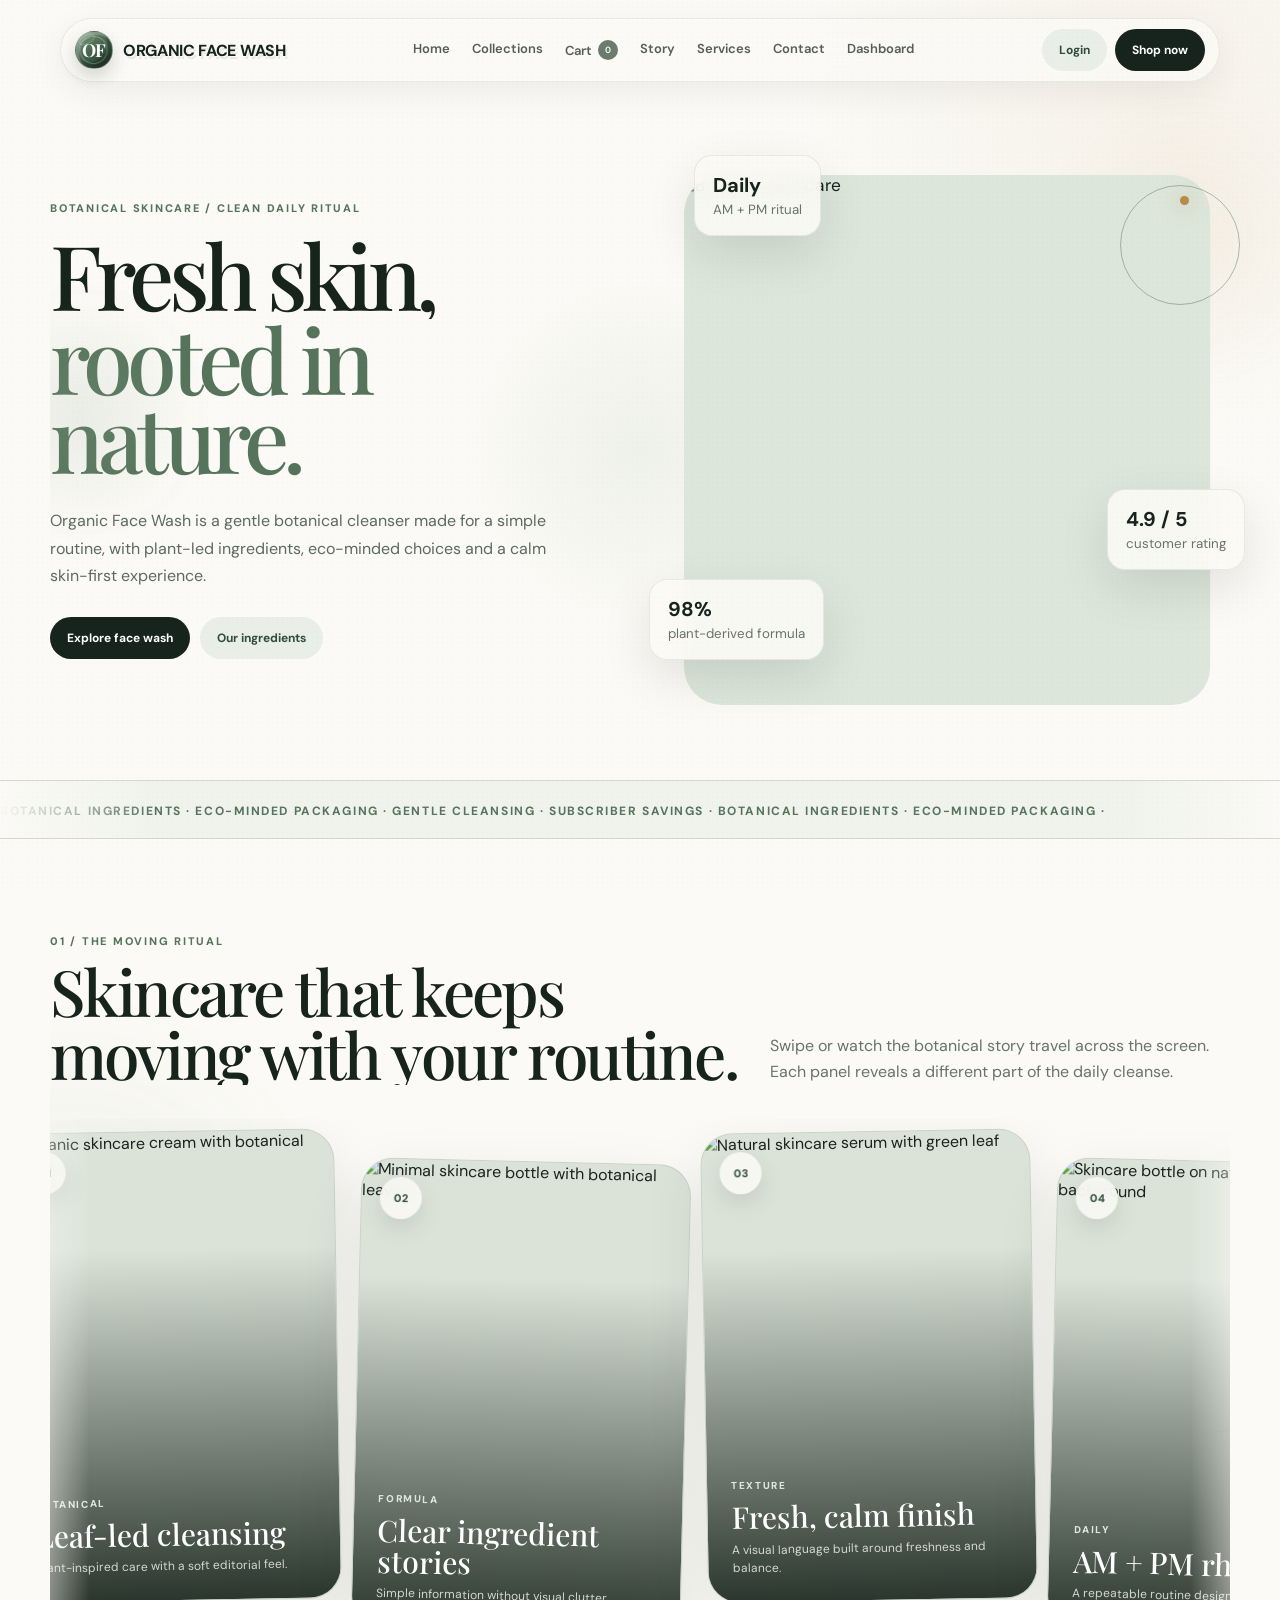
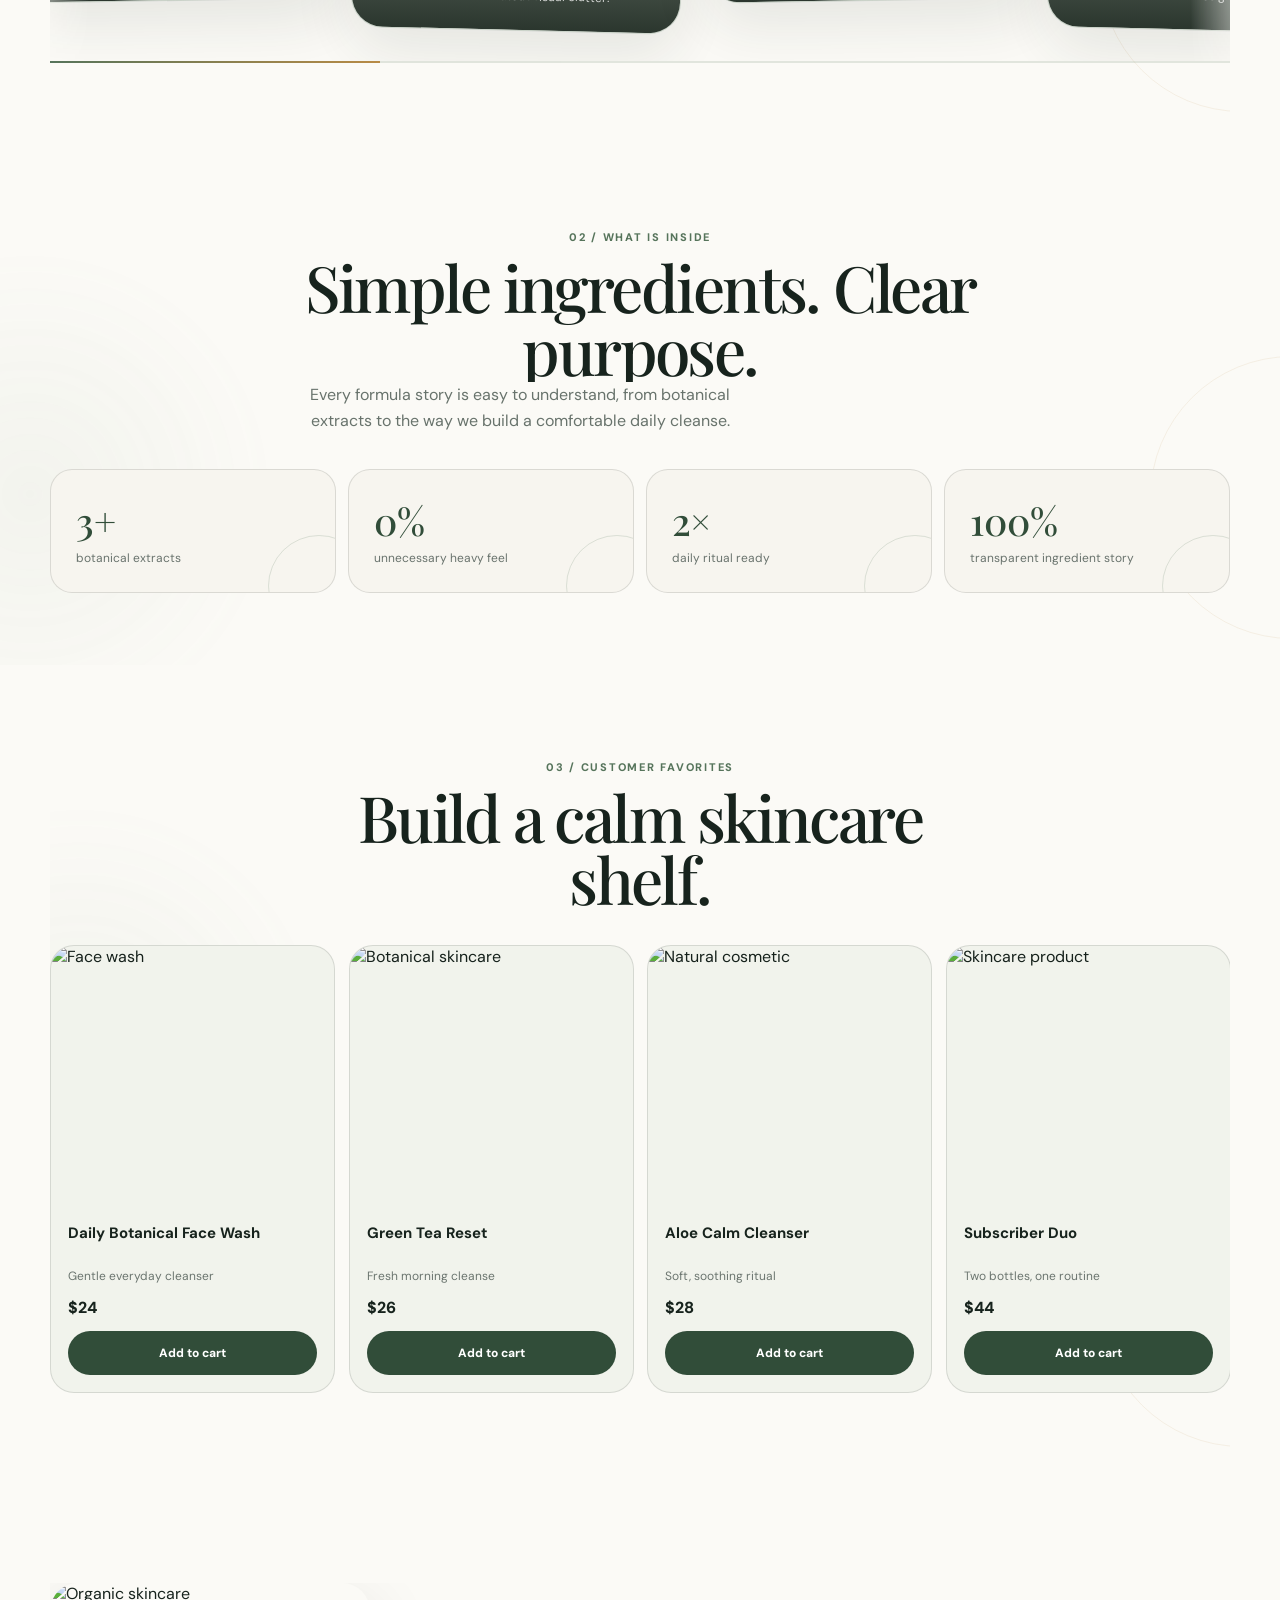
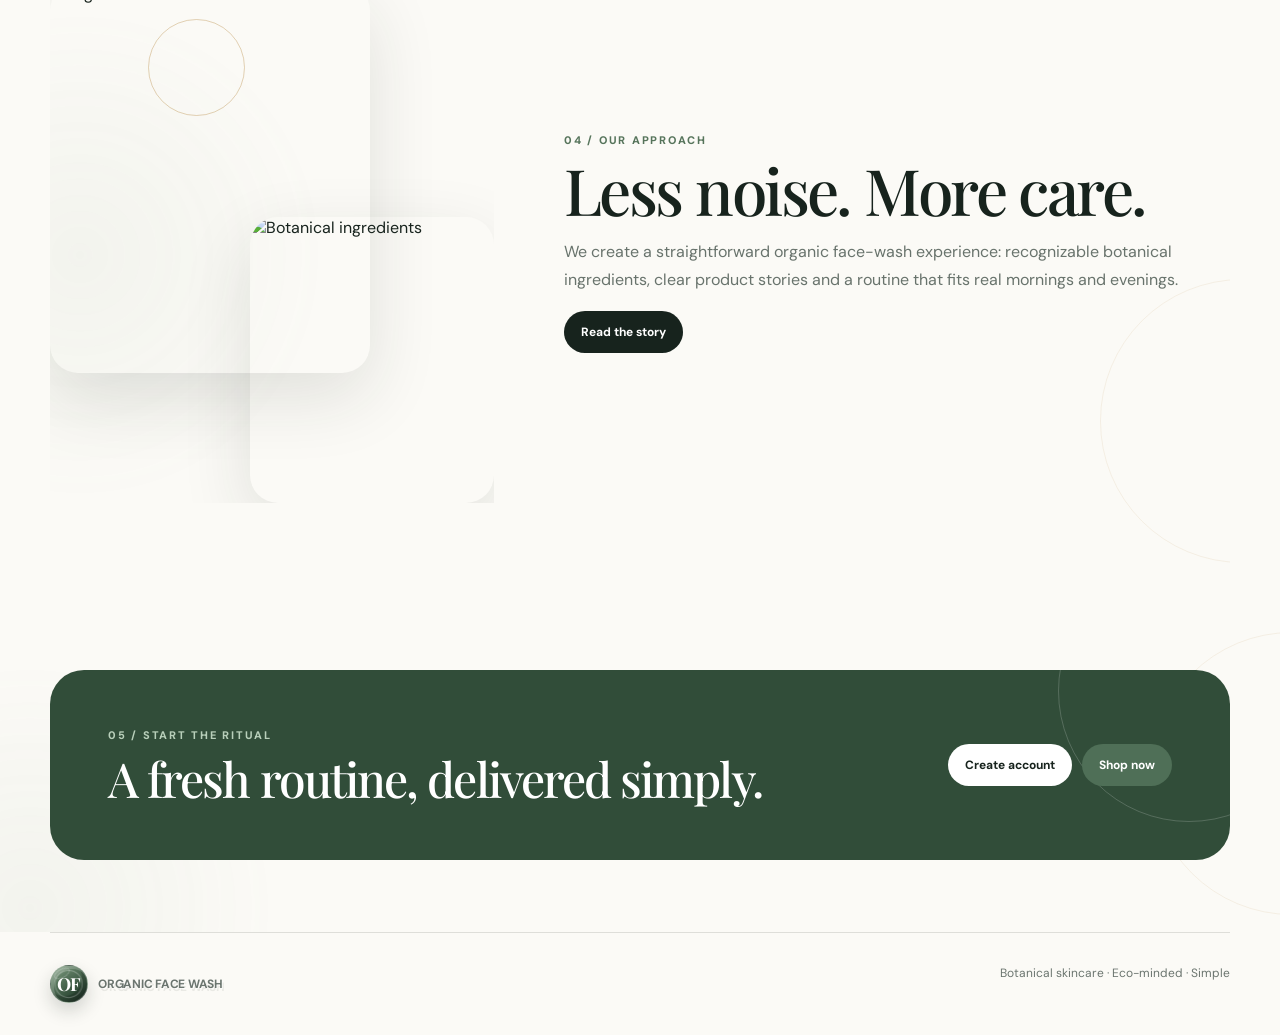
==== index.html @ 2f6f326f "first commit" ====
<!doctype html><html><head><meta charset="utf-8"><meta name="viewport" content="width=device-width,initial-scale=1"><title>Organic Face Wash — Botanical Skincare</title><link rel="icon" type="image/svg+xml" href="assets/favicon.svg"><meta name="theme-color" content="#314d39"><link rel="stylesheet" href="assets/css/style.css"></head><body>
<header class="nav"><a class="brand" href="index.html"><span class="logo logo-3d">OF</span><span class="brand-name-3d">ORGANIC FACE WASH</span></a><nav class="links"><a class="active" href="index.html">Home</a><a class="" href="shop.html">Collections</a><a class="cart-link" href="cart.html">Cart <span class="cart-count" data-cart-count>0</span></a><a class="" href="story.html">Story</a><a class="" href="services.html">Services</a><a class="" href="contact.html">Contact</a><a class="" href="dashboard.html">Dashboard</a></nav><div class="nav-actions"><a class="pill light" href="login.html">Login</a><a class="pill dark" href="signup.html">Shop now</a></div><button class="menu" aria-label="Menu">☰</button></header>
<main>
<section class="hero container"><div class="hero-copy reveal"><div class="eyebrow">Botanical skincare / clean daily ritual</div><h1><span class="hline"><span class="hword">Fresh skin,</span></span><span class="hline"><span class="hword"><em>rooted in nature.</em></span></span></h1><p>Organic Face Wash is a gentle botanical cleanser made for a simple routine, with plant-led ingredients, eco-minded choices and a calm skin-first experience.</p><div class="actions"><a class="pill dark" href="shop.html">Explore face wash</a><a class="pill light" href="story.html">Our ingredients</a></div></div>
<div class="hero-visual"><div class="hero-photo"><img src="https://images.pexels.com/photos/6689393/pexels-photo-6689393.jpeg?auto=compress&cs=tinysrgb&w=1400" alt="Botanical skincare"></div><div class="orb"></div><div class="float-card fc1"><b>98%</b><small>plant-derived formula</small></div><div class="float-card fc2"><b>4.9 / 5</b><small>customer rating</small></div><div class="float-card fc3"><b>Daily</b><small>AM + PM ritual</small></div></div></section>
<div class="marquee"><div class="track">BOTANICAL INGREDIENTS · ECO-MINDED PACKAGING · GENTLE CLEANSING · SUBSCRIBER SAVINGS · BOTANICAL INGREDIENTS · ECO-MINDED PACKAGING ·</div></div>
<section class="section section-rail container reveal">
<div class="section-head rail-head"><div><div class="kicker">01 / The moving ritual</div><h2>Skincare that keeps moving with your routine.</h2></div><p>Swipe or watch the botanical story travel across the screen. Each panel reveals a different part of the daily cleanse.</p></div>
<div class="ritual-window"><div class="ritual-track">
<article class="ritual-card"><div class="ritual-number">01</div><img src="https://images.pexels.com/photos/7797115/pexels-photo-7797115.jpeg?auto=compress&cs=tinysrgb&w=1200" alt="Organic skincare cream with botanical leaves"><div class="ritual-overlay"><span>BOTANICAL</span><h3>Leaf-led cleansing</h3><p>Plant-inspired care with a soft editorial feel.</p></div></article>
<article class="ritual-card"><div class="ritual-number">02</div><img src="https://images.pexels.com/photos/7797734/pexels-photo-7797734.jpeg?auto=compress&cs=tinysrgb&w=1200" alt="Minimal skincare bottle with botanical leaves"><div class="ritual-overlay"><span>FORMULA</span><h3>Clear ingredient stories</h3><p>Simple information without visual clutter.</p></div></article>
<article class="ritual-card"><div class="ritual-number">03</div><img src="https://images.pexels.com/photos/8490228/pexels-photo-8490228.jpeg?auto=compress&cs=tinysrgb&w=1200" alt="Natural skincare serum with green leaf"><div class="ritual-overlay"><span>TEXTURE</span><h3>Fresh, calm finish</h3><p>A visual language built around freshness and balance.</p></div></article>
<article class="ritual-card"><div class="ritual-number">04</div><img src="https://images.pexels.com/photos/15569182/pexels-photo-15569182.jpeg?auto=compress&cs=tinysrgb&w=1200" alt="Skincare bottle on natural green background"><div class="ritual-overlay"><span>DAILY</span><h3>AM + PM rhythm</h3><p>A repeatable routine designed for everyday use.</p></div></article>
<article class="ritual-card"><div class="ritual-number">05</div><img src="https://images.pexels.com/photos/7317090/pexels-photo-7317090.jpeg?auto=compress&cs=tinysrgb&w=1200" alt="Natural cosmetic bottles on moss"><div class="ritual-overlay"><span>CARE</span><h3>Nature in focus</h3><p>Organic-inspired visuals keep the experience grounded.</p></div></article>
<article class="ritual-card"><div class="ritual-number">06</div><img src="https://images.pexels.com/photos/15879365/pexels-photo-15879365.jpeg?auto=compress&cs=tinysrgb&w=1200" alt="Facial cleanser bottle with white rose"><div class="ritual-overlay"><span>CLEANSE</span><h3>Gentle by design</h3><p>Clean product storytelling from first glance to checkout.</p></div></article>
</div></div>
<div class="rail-progress"><span></span></div>
</section>
<section class="section tight"><div class="container reveal"><div class="section-head center"><div class="kicker">02 / What is inside</div><h2>Simple ingredients. Clear purpose.</h2><p>Every formula story is easy to understand, from botanical extracts to the way we build a comfortable daily cleanse.</p></div><div class="stats stagger"><div class="stat"><b>3+</b><span>botanical extracts</span></div><div class="stat"><b>0%</b><span>unnecessary heavy feel</span></div><div class="stat"><b>2×</b><span>daily ritual ready</span></div><div class="stat"><b>100%</b><span>transparent ingredient story</span></div></div></div></section>
<section class="section container"><div class="section-head center reveal"><div class="kicker">03 / Customer favorites</div><h2>Build a calm skincare shelf.</h2></div><div class="products stagger"><article class="product"><div class="product-img"><img src="https://images.pexels.com/photos/6689393/pexels-photo-6689393.jpeg?auto=compress&cs=tinysrgb&w=900" alt="Face wash"></div><div class="product-info"><h3>Daily Botanical Face Wash</h3><p>Gentle everyday cleanser</p><div class="price">$24</div><button class="add-cart" type="button" data-add-cart data-id="daily-botanical-face-wash" data-name="Daily Botanical Face Wash" data-price="24" data-image="https://images.pexels.com/photos/6689393/pexels-photo-6689393.jpeg?auto=compress&amp;cs=tinysrgb&amp;w=900">Add to cart</button></div></article><article class="product"><div class="product-img"><img src="https://images.pexels.com/photos/15569179/pexels-photo-15569179.jpeg?auto=compress&cs=tinysrgb&w=900" alt="Botanical skincare"></div><div class="product-info"><h3>Green Tea Reset</h3><p>Fresh morning cleanse</p><div class="price">$26</div><button class="add-cart" type="button" data-add-cart data-id="green-tea-reset" data-name="Green Tea Reset" data-price="26" data-image="https://images.pexels.com/photos/15569179/pexels-photo-15569179.jpeg?auto=compress&amp;cs=tinysrgb&amp;w=900">Add to cart</button></div></article><article class="product"><div class="product-img"><img src="https://images.pexels.com/photos/15072928/pexels-photo-15072928.jpeg?auto=compress&cs=tinysrgb&w=900" alt="Natural cosmetic"></div><div class="product-info"><h3>Aloe Calm Cleanser</h3><p>Soft, soothing ritual</p><div class="price">$28</div><button class="add-cart" type="button" data-add-cart data-id="aloe-calm-cleanser" data-name="Aloe Calm Cleanser" data-price="28" data-image="https://images.pexels.com/photos/15072928/pexels-photo-15072928.jpeg?auto=compress&amp;cs=tinysrgb&amp;w=900">Add to cart</button></div></article><article class="product"><div class="product-img"><img src="https://images.pexels.com/photos/15569182/pexels-photo-15569182.jpeg?auto=compress&cs=tinysrgb&w=900" alt="Skincare product"></div><div class="product-info"><h3>Subscriber Duo</h3><p>Two bottles, one routine</p><div class="price">$44</div><button class="add-cart" type="button" data-add-cart data-id="subscriber-duo" data-name="Subscriber Duo" data-price="44" data-image="https://images.pexels.com/photos/15569182/pexels-photo-15569182.jpeg?auto=compress&amp;cs=tinysrgb&amp;w=900">Add to cart</button></div></article></div></section>
<section class="section container"><div class="story"><div class="story-art reveal"><img class="a" src="https://images.pexels.com/photos/7317090/pexels-photo-7317090.jpeg?auto=compress&cs=tinysrgb&w=1100" alt="Organic skincare"><img class="b" src="https://images.pexels.com/photos/7795685/pexels-photo-7795685.jpeg?auto=compress&cs=tinysrgb&w=900" alt="Botanical ingredients"></div><div class="reveal"><div class="kicker">04 / Our approach</div><h2>Less noise. More care.</h2><p style="line-height:1.8;color:#68736c">We create a straightforward organic face-wash experience: recognizable botanical ingredients, clear product stories and a routine that fits real mornings and evenings.</p><div class="actions"><a class="pill dark" href="story.html">Read the story</a></div></div></div></section>
<section class="section tight"><div class="container"><div class="cta reveal"><div><div class="kicker" style="color:#b8cfba">05 / Start the ritual</div><h2>A fresh routine, delivered simply.</h2></div><div class="actions"><a class="pill" style="background:#fff;color:#17231d" href="signup.html">Create account</a><a class="pill" style="background:#4f6f57;color:#fff" href="shop.html">Shop now</a></div></div></div></section>
</main><footer class="footer container"><a class="brand footer-brand" href="index.html"><span class="logo logo-3d">OF</span><span class="brand-name-3d">ORGANIC FACE WASH</span></a><span>Botanical skincare · Eco-minded · Simple</span></footer><script src="assets/js/main.js"></script></body></html>
---- assets/css/style.css ----
@import url('https://fonts.googleapis.com/css2?family=DM+Sans:wght@400;500;600;700&family=Playfair+Display:wght@500;600&display=swap');
:root{--ink:#17231d;--cream:#f5f1e8;--paper:#fbfaf6;--green:#56745b;--sage:#9eaf9b;--moss:#314d39;--gold:#b88b46;--line:rgba(23,35,29,.13);--shadow:0 24px 70px rgba(29,45,35,.12)}
*{box-sizing:border-box}html{scroll-behavior:smooth}body{margin:0;background:var(--paper);color:var(--ink);font-family:"DM Sans",sans-serif;overflow-x:hidden}a{text-decoration:none;color:inherit}button,input,textarea{font:inherit}.container{width:min(1180px,calc(100% - 48px));margin:auto}.nav{position:fixed;top:18px;left:50%;transform:translateX(-50%);width:min(1160px,calc(100% - 32px));z-index:50;background:rgba(251,250,246,.84);backdrop-filter:blur(18px);border:1px solid rgba(23,35,29,.08);border-radius:999px;padding:10px 14px;display:flex;align-items:center;justify-content:space-between;box-shadow:0 10px 35px rgba(0,0,0,.06)}.brand{display:flex;align-items:center;gap:10px;font-weight:700}.logo{width:38px;height:38px;border-radius:50%;display:grid;place-items:center;background:var(--moss);color:#fff;font-family:"Playfair Display";font-size:18px}.brand span{letter-spacing:-.02em}.links{display:flex;gap:22px;font-size:13px;font-weight:600}.links a{opacity:.72;transition:.3s}.links a:hover{opacity:1;color:var(--green)}.nav-actions{display:flex;gap:8px}.pill{border:0;border-radius:999px;padding:11px 17px;cursor:pointer;font-weight:700;font-size:12px}.pill.dark{background:var(--ink);color:#fff}.pill.light{background:#e9eee8;color:var(--moss)}.menu{display:none;background:none;border:0;font-size:24px}
.hero{min-height:780px;padding:150px 0 70px;display:grid;grid-template-columns:1fr 1.05fr;gap:55px;align-items:center;position:relative}.hero-copy{max-width:590px}.eyebrow{font-size:11px;letter-spacing:.16em;text-transform:uppercase;color:var(--green);font-weight:800;margin-bottom:20px}.hero h1{font:500 clamp(48px,6.7vw,86px)/.92 "Playfair Display";letter-spacing:-.055em;margin:0 0 25px;max-width:680px}.hero h1 em{font-style:normal;color:var(--green)}.hero p{font-size:16px;line-height:1.7;max-width:510px;color:#5e6962;margin:0 0 28px}.actions{display:flex;gap:10px;flex-wrap:wrap}.hero-visual{position:relative;height:550px}.hero-photo{position:absolute;inset:20px 20px 0 30px;border-radius:36px;overflow:hidden;box-shadow:var(--shadow);background:#dce6da;animation:photoIn 1.1s cubic-bezier(.2,.8,.2,1)}.hero-photo img{width:100%;height:100%;object-fit:cover;animation:slowZoom 10s ease-in-out infinite alternate}.orb{position:absolute;width:120px;height:120px;border:1px solid rgba(86,116,91,.45);border-radius:50%;right:-10px;top:30px;animation:spin 16s linear infinite}.orb:after{content:"";position:absolute;width:9px;height:9px;background:var(--gold);border-radius:50%;top:10px;left:50%;box-shadow:0 0 20px rgba(184,139,70,.7)}.float-card{position:absolute;background:rgba(251,250,246,.9);backdrop-filter:blur(12px);padding:16px 18px;border:1px solid rgba(23,35,29,.08);border-radius:18px;box-shadow:0 18px 50px rgba(0,0,0,.1);animation:float 4s ease-in-out infinite}.fc1{left:-5px;bottom:45px}.fc2{right:-15px;bottom:135px;animation-delay:-1.5s}.fc3{left:40px;top:0;animation-delay:-2.5s}.float-card b{display:block;font-size:20px}.float-card small{color:#68736c}.marquee{border-block:1px solid var(--line);overflow:hidden;white-space:nowrap;padding:18px 0;background:#f0f3ec}.track{display:inline-flex;gap:45px;animation:marquee 22s linear infinite;font-size:12px;text-transform:uppercase;letter-spacing:.13em;font-weight:700;color:var(--green)}
.section{padding:95px 0}.section.tight{padding:72px 0}.section-head{display:flex;align-items:end;justify-content:space-between;gap:30px;margin-bottom:34px}.section-head.center{display:block;text-align:center;max-width:700px;margin:0 auto 34px}.kicker{font-size:11px;text-transform:uppercase;letter-spacing:.16em;color:var(--green);font-weight:800;margin-bottom:12px}.section h2{font:500 clamp(38px,5vw,64px)/.98 "Playfair Display";letter-spacing:-.04em;margin:0}.section-head p{max-width:460px;color:#68736c;line-height:1.65;margin:0}.image-grid{display:grid;grid-template-columns:1.2fr .8fr;gap:18px}.image-card{position:relative;min-height:430px;border-radius:30px;overflow:hidden}.image-card.small{min-height:270px}.image-card img{width:100%;height:100%;object-fit:cover;transition:transform .8s cubic-bezier(.2,.7,.2,1)}.image-card:hover img{transform:scale(1.055)}.image-card .overlay{position:absolute;inset:0;background:linear-gradient(180deg,transparent 48%,rgba(11,20,14,.72));display:flex;align-items:end;padding:26px;color:#fff}.image-card h3{font:500 30px "Playfair Display";margin:0 0 5px}.image-stack{display:grid;gap:18px}.stats{display:grid;grid-template-columns:repeat(4,1fr);gap:12px}.stat{padding:25px;border:1px solid var(--line);border-radius:22px;background:#f7f5ef}.stat b{font:500 38px "Playfair Display";display:block}.stat span{font-size:12px;color:#69736d}.products{display:grid;grid-template-columns:repeat(4,1fr);gap:14px}.product{border-radius:24px;overflow:hidden;background:#f1f3ec;border:1px solid var(--line);transition:.4s}.product:hover{transform:translateY(-7px);box-shadow:var(--shadow)}.product-img{height:260px;overflow:hidden}.product-img img{width:100%;height:100%;object-fit:cover;transition:.7s}.product:hover img{transform:scale(1.06)}.product-info{padding:17px}.product-info h3{font-size:15px;margin:0 0 7px}.product-info p{font-size:12px;color:#6b756f;margin:0}.price{margin-top:13px;font-weight:800}.story{display:grid;grid-template-columns:.8fr 1.2fr;gap:70px;align-items:center}.story-art{height:520px;position:relative}.story-art img{position:absolute;object-fit:cover;border-radius:28px;box-shadow:var(--shadow)}.story-art .a{width:72%;height:75%;left:0;top:0}.story-art .b{width:55%;height:55%;right:0;bottom:0}.feature-grid{display:grid;grid-template-columns:repeat(3,1fr);gap:15px}.feature{padding:27px;border-radius:25px;background:var(--ink);color:#fff;min-height:210px;position:relative;overflow:hidden}.feature:nth-child(2){background:var(--green)}.feature:nth-child(3){background:#b7c6ad;color:var(--ink)}.feature h3{font:500 27px "Playfair Display";margin:0 0 12px}.feature p{font-size:13px;line-height:1.6;opacity:.78}.feature:after{content:"";position:absolute;width:150px;height:150px;border:1px solid rgba(255,255,255,.18);border-radius:50%;right:-60px;bottom:-65px;animation:spin 18s linear infinite}.cta{background:var(--moss);color:#fff;border-radius:34px;padding:58px;display:flex;align-items:center;justify-content:space-between;gap:30px}.cta h2{font:500 48px/1 "Playfair Display";margin:0}.page-hero{padding:170px 0 75px;text-align:center}.page-hero h1{font:500 clamp(48px,7vw,82px)/.95 "Playfair Display";margin:0 auto 18px;max-width:850px}.page-hero p{max-width:620px;margin:auto;color:#667169;line-height:1.7}.service-grid{display:grid;grid-template-columns:repeat(3,1fr);gap:16px}.service{border-radius:27px;overflow:hidden;position:relative;height:330px;background:#24352a}.service img{width:100%;height:100%;object-fit:cover;transition:.8s}.service:hover img{transform:scale(1.06)}.service:after{content:"";position:absolute;inset:0;background:linear-gradient(180deg,rgba(10,20,14,.05),rgba(10,20,14,.88))}.service-content{position:absolute;z-index:2;left:24px;right:24px;bottom:22px;color:#fff}.service-content span{font-size:10px;letter-spacing:.14em;text-transform:uppercase;opacity:.72}.service-content h3{font:500 29px "Playfair Display";margin:8px 0}.service-content p{font-size:12px;line-height:1.55;opacity:.84;margin:0}.dashboard{display:grid;grid-template-columns:230px 1fr;min-height:100vh;background:#f1f3ed}.side{padding:24px 16px;background:#152119;color:#fff}.side .brand{padding:8px}.side nav{margin-top:35px;display:grid;gap:7px}.side nav a{padding:12px 14px;border-radius:12px;color:#aeb9b0;font-size:13px}.side nav a.active,.side nav a:hover{background:#2d4936;color:#fff}.dashmain{padding:34px;overflow:hidden}.dash-top{display:flex;justify-content:space-between;align-items:center;margin-bottom:25px}.dash-top h1{font:500 38px "Playfair Display";margin:0}.kpi-grid{display:grid;grid-template-columns:repeat(4,1fr);gap:12px}.kpi{padding:20px;border-radius:20px;background:#fff;border:1px solid var(--line)}.kpi small{color:#718078}.kpi b{display:block;font-size:27px;margin-top:8px}.dash-grid{display:grid;grid-template-columns:1.4fr .8fr;gap:15px;margin-top:15px}.panel{background:#fff;border:1px solid var(--line);border-radius:22px;padding:22px}.chart{height:260px;display:flex;align-items:end;gap:10px;padding-top:25px}.bar{flex:1;background:linear-gradient(180deg,#86a28a,#31503a);border-radius:9px 9px 2px 2px;min-height:30px;animation:barIn 1s both}.donut{width:170px;height:170px;border-radius:50%;background:conic-gradient(#56745b 0 62%,#b88b46 62% 82%,#cbd6c6 82%);display:grid;place-items:center;margin:10px auto}.donut:after{content:"62%";width:105px;height:105px;border-radius:50%;background:#fff;display:grid;place-items:center;font-weight:800}.auth-wrap{min-height:100vh;display:grid;grid-template-columns:1fr 1fr}.auth-visual{background:linear-gradient(180deg,rgba(18,37,24,.15),rgba(18,37,24,.75)),url("https://images.pexels.com/photos/3764014/pexels-photo-3764014.jpeg?auto=compress&cs=tinysrgb&w=1400") center/cover;display:flex;align-items:end;padding:60px;color:#fff}.auth-visual h2{font:500 60px/1 "Playfair Display";max-width:520px;margin:0}.auth-box{display:grid;place-items:center;padding:35px}.auth-card{width:min(440px,100%)}.auth-card h1{font:500 52px "Playfair Display";margin:0 0 10px}.auth-card p{color:#6c776f;line-height:1.6}.form{display:grid;gap:13px;margin-top:25px}.field{display:grid;gap:7px}.field label{font-size:12px;font-weight:700}.field input,.field textarea{width:100%;border:1px solid var(--line);background:#fff;border-radius:13px;padding:13px;outline:none}.field input:focus,.field textarea:focus{border-color:var(--green);box-shadow:0 0 0 3px rgba(86,116,91,.12)}.full{width:100%}.footer{padding:32px 0;border-top:1px solid var(--line);font-size:12px;color:#6b756f;display:flex;justify-content:space-between}.reveal{opacity:0;transform:translateY(35px);transition:opacity .8s ease,transform .8s ease}.reveal.show{opacity:1;transform:none}.stagger>*{opacity:0;transform:translateY(25px);transition:.7s}.stagger.show>*{opacity:1;transform:none}.stagger.show>*:nth-child(2){transition-delay:.1s}.stagger.show>*:nth-child(3){transition-delay:.2s}.stagger.show>*:nth-child(4){transition-delay:.3s}.stagger.show>*:nth-child(5){transition-delay:.4s}.stagger.show>*:nth-child(6){transition-delay:.5s}.stagger.show>*:nth-child(7){transition-delay:.6s}.stagger.show>*:nth-child(8){transition-delay:.7s}.stagger.show>*:nth-child(9){transition-delay:.8s}
@keyframes photoIn{from{opacity:0;transform:translateY(35px) scale(.96)}to{opacity:1;transform:none}}@keyframes slowZoom{from{transform:scale(1)}to{transform:scale(1.06)}}@keyframes float{0%,100%{transform:translateY(0)}50%{transform:translateY(-12px)}}@keyframes spin{to{transform:rotate(360deg)}}@keyframes marquee{to{transform:translateX(-50%)}}@keyframes barIn{from{height:0;opacity:0}to{opacity:1}}
@media(max-width:950px){.links{display:none}.menu{display:block}.nav-actions .pill.light{display:none}.hero{grid-template-columns:1fr;padding-top:135px}.hero-copy{margin:auto;text-align:center}.hero p{margin-inline:auto}.actions{justify-content:center}.hero-visual{height:470px}.products{grid-template-columns:repeat(2,1fr)}.stats{grid-template-columns:repeat(2,1fr)}.story{grid-template-columns:1fr}.story-art{height:430px}.feature-grid,.service-grid{grid-template-columns:repeat(2,1fr)}.cta{display:block;text-align:center}.cta .actions{margin-top:20px}.dashboard{grid-template-columns:1fr}.side{display:none}.kpi-grid{grid-template-columns:repeat(2,1fr)}.auth-wrap{grid-template-columns:1fr}.auth-visual{display:none}}
@media(max-width:600px){.container{width:min(100% - 28px,1180px)}.nav{top:10px}.brand span{font-size:13px}.hero{min-height:auto;padding:125px 0 45px}.hero h1{font-size:50px}.hero-visual{height:380px}.hero-photo{inset:10px 12px 0}.float-card{padding:11px 13px}.float-card b{font-size:15px}.fc1{left:0;bottom:20px}.fc2{right:0;bottom:80px}.fc3{left:12px;top:-5px}.section{padding:65px 0}.section-head{display:block}.section-head p{margin-top:15px}.image-grid,.products,.feature-grid,.service-grid{grid-template-columns:1fr}.image-card,.image-card.small{min-height:280px}.stats,.kpi-grid{grid-template-columns:1fr 1fr}.story-art{height:340px}.cta{padding:35px 22px}.cta h2{font-size:38px}.dashmain{padding:20px}.dash-grid{grid-template-columns:1fr}.auth-box{padding:24px}.auth-card h1{font-size:44px}.footer{display:block;text-align:center}.footer span{display:block;margin-top:8px}}

/* --- Interactive editorial motion refinement --- */
body:before{content:"";position:fixed;inset:0;pointer-events:none;z-index:60;opacity:.035;background-image:radial-gradient(rgba(23,35,29,.8) .55px,transparent .55px);background-size:5px 5px;mix-blend-mode:multiply}
.section{position:relative;isolation:isolate}.section:before{content:"";position:absolute;left:0;right:0;top:50%;height:1px;background:linear-gradient(90deg,transparent,rgba(86,116,91,.2),transparent);transform:scaleX(0);transform-origin:left;transition:transform 1.4s cubic-bezier(.2,.7,.2,1);z-index:-1}.section.show:before{transform:scaleX(1)}
.reveal{opacity:0;transform:translate3d(0,55px,0) scale(.985);clip-path:inset(8% 0 0 0);transition:opacity .9s cubic-bezier(.2,.7,.2,1),transform 1s cubic-bezier(.2,.7,.2,1),clip-path 1s cubic-bezier(.2,.7,.2,1)}.reveal.show{opacity:1;transform:none;clip-path:inset(0)}
.section-head h2,.page-hero h1{overflow:hidden}.section-head h2,.page-hero h1{animation:none}.section.show .section-head h2,.page-hero.show h1{animation:headingLift 1s cubic-bezier(.16,1,.3,1) both}
.hero-copy .eyebrow{opacity:0;transform:translateY(16px);animation:fadeUp .7s .15s forwards}.hero-copy p{opacity:0;transform:translateY(18px);animation:fadeUp .8s .65s forwards}.hero-copy .actions{opacity:0;transform:translateY(18px);animation:fadeUp .8s .8s forwards}
.hero h1{font-size:clamp(50px,7vw,92px);line-height:.88;letter-spacing:-.065em;perspective:900px}.hero h1 .hline{display:block;overflow:hidden}.hero h1 .hword{display:inline-block;opacity:0;transform:translateY(115%) rotateX(-65deg);transform-origin:50% 100%;animation:heroWord 1.05s cubic-bezier(.16,1,.3,1) forwards}.hero h1 .hline:nth-child(2) .hword{animation-delay:.18s}.hero h1 em{position:relative}.hero h1 em:after{content:"";position:absolute;left:0;right:0;bottom:-9px;height:3px;background:var(--gold);transform:scaleX(0);transform-origin:left;animation:lineDraw 1.1s 1s cubic-bezier(.16,1,.3,1) forwards}.hero-copy:after{content:"";position:absolute;width:260px;height:260px;border-radius:50%;left:-90px;top:130px;background:radial-gradient(circle,rgba(158,175,155,.18),transparent 68%);filter:blur(4px);animation:breathe 5s ease-in-out infinite;pointer-events:none}
.hero-photo{animation:heroPhotoIn 1.2s .25s cubic-bezier(.16,1,.3,1) both}.hero-photo:after{content:"";position:absolute;inset:0;background:linear-gradient(115deg,transparent 35%,rgba(255,255,255,.24) 48%,transparent 60%);transform:translateX(-130%);animation:photoSweep 2s 1.2s ease-out forwards}.hero-photo img{animation:slowZoom 12s ease-in-out infinite alternate,heroDrift 8s ease-in-out infinite alternate;transform-origin:center}
.orb{animation:orbitFloat 7s ease-in-out infinite,spin 18s linear infinite}.float-card{animation:float 4.5s ease-in-out infinite;will-change:transform}.fc2{animation-delay:-1.6s}.fc3{animation-delay:-2.7s}
.marquee{position:relative}.track{animation:marquee 25s linear infinite}.marquee:after{content:"";position:absolute;inset:0;background:linear-gradient(90deg,var(--paper),transparent 12%,transparent 88%,var(--paper));pointer-events:none}
.image-card,.product,.feature,.service,.stat,.panel{will-change:transform}.image-card{transform:translateZ(0)}.image-card img{transform:scale(1.015);transition:transform 1.1s cubic-bezier(.16,1,.3,1),filter 1.1s}.image-card:hover img{transform:scale(1.085) translate3d(0,-4px,0);filter:saturate(1.08)}.image-card .overlay{transition:background .6s}.image-card:hover .overlay{background:linear-gradient(180deg,transparent 35%,rgba(11,20,14,.82))}
.stagger>*{opacity:0;transform:translateY(35px) scale(.97);filter:blur(5px);transition:opacity .75s cubic-bezier(.2,.7,.2,1),transform .8s cubic-bezier(.2,.7,.2,1),filter .75s}.stagger.show>*{opacity:1;transform:none;filter:none}
.stagger.show>*:nth-child(1){transition-delay:.04s}.stagger.show>*:nth-child(2){transition-delay:.12s}.stagger.show>*:nth-child(3){transition-delay:.2s}.stagger.show>*:nth-child(4){transition-delay:.28s}.stagger.show>*:nth-child(5){transition-delay:.36s}.stagger.show>*:nth-child(6){transition-delay:.44s}.stagger.show>*:nth-child(7){transition-delay:.52s}.stagger.show>*:nth-child(8){transition-delay:.60s}.stagger.show>*:nth-child(9){transition-delay:.68s}
.product:hover{transform:translateY(-10px) rotateX(1deg);box-shadow:0 28px 65px rgba(29,45,35,.15)}.service{transition:transform .65s cubic-bezier(.16,1,.3,1),box-shadow .65s}.service:hover{box-shadow:0 30px 70px rgba(29,45,35,.2)}
.story-art .a{animation:artFloat 7s ease-in-out infinite}.story-art .b{animation:artFloat 6s -2s ease-in-out infinite}.feature:after{animation:spin 22s linear infinite}.cta{position:relative;overflow:hidden}.cta:after{content:"";position:absolute;width:420px;height:420px;border:1px solid rgba(255,255,255,.12);border-radius:50%;right:-190px;top:-180px;animation:spin 20s linear infinite}.cta>*{position:relative;z-index:1}
.page-hero{position:relative}.page-hero:before,.page-hero:after{content:"";position:absolute;border:1px solid rgba(86,116,91,.18);border-radius:50%;pointer-events:none}.page-hero:before{width:180px;height:180px;left:4%;top:130px;animation:spin 22s linear infinite}.page-hero:after{width:90px;height:90px;right:8%;top:190px;animation:float 5s ease-in-out infinite}
@keyframes heroWord{to{opacity:1;transform:translateY(0) rotateX(0)}}@keyframes headingLift{from{opacity:0;transform:translateY(35px);letter-spacing:-.02em}to{opacity:1;transform:none;letter-spacing:-.04em}}@keyframes fadeUp{to{opacity:1;transform:none}}@keyframes lineDraw{to{transform:scaleX(1)}}@keyframes heroPhotoIn{from{opacity:0;transform:translate3d(55px,35px,0) scale(.92) rotate(2deg);clip-path:inset(12% 0 0 0)}to{opacity:1;transform:none;clip-path:inset(0)}}@keyframes photoSweep{to{transform:translateX(130%)}}@keyframes breathe{0%,100%{transform:scale(.9);opacity:.5}50%{transform:scale(1.12);opacity:.9}}@keyframes orbitFloat{0%,100%{transform:translateY(0) rotate(0)}50%{transform:translateY(-10px) rotate(8deg)}}@keyframes artFloat{0%,100%{transform:translateY(0) rotate(0)}50%{transform:translateY(-8px) rotate(.7deg)}}
@media(prefers-reduced-motion:reduce){*,*:before,*:after{animation-duration:.001ms!important;animation-iteration-count:1!important;scroll-behavior:auto!important;transition-duration:.001ms!important}.reveal,.stagger>*{opacity:1!important;transform:none!important;filter:none!important;clip-path:none!important}}
@media(max-width:600px){.hero h1{font-size:52px}.hero h1 em:after{bottom:-6px;height:2px}.page-hero:before{left:-80px}.page-hero:after{right:-20px}.hero-copy:after{left:20%;top:100px}.hero-photo:after{display:none}}

/* === INTERACTIVE EDITORIAL MOTION LAYER === */
body{--mx:50%;--my:50%;background:radial-gradient(circle at var(--mx) var(--my),rgba(157,181,153,.10),transparent 24%),var(--paper)}
.hero,.section,.page-hero{position:relative;isolation:isolate}
.hero:before,.section:before,.page-hero:before{content:"";position:absolute;z-index:-1;pointer-events:none;border-radius:50%;filter:blur(2px);opacity:.55}
.hero:before{width:320px;height:320px;right:-120px;top:80px;background:radial-gradient(circle,rgba(184,139,70,.13),transparent 68%);animation:ambientDrift 9s ease-in-out infinite}
.section:before{width:240px;height:240px;left:-130px;top:20%;background:radial-gradient(circle,rgba(86,116,91,.11),transparent 70%);animation:ambientDrift 11s ease-in-out infinite reverse}
.page-hero:before{width:300px;height:300px;left:50%;top:15px;transform:translateX(-50%);background:radial-gradient(circle,rgba(86,116,91,.12),transparent 68%);animation:heroGlow 6s ease-in-out infinite}

/* premium home H1 */
.hero-copy{perspective:1000px}.hero h1{overflow:visible;text-wrap:balance}.hero h1 .hline{display:block;overflow:hidden;padding-bottom:.06em}.hero h1 .hword{display:inline-block;transform:translateY(115%) rotateX(-75deg);transform-origin:50% 100%;opacity:0;animation:h1Word 1.15s cubic-bezier(.16,1,.3,1) forwards}.hero h1 .hline:nth-child(2) .hword{animation-delay:.16s}.hero h1 em{position:relative}.hero h1 em:after{content:"";position:absolute;height:5px;left:0;right:0;bottom:-9px;border-radius:99px;background:linear-gradient(90deg,var(--green),var(--gold),var(--green));transform:scaleX(0);transform-origin:left;animation:underlineSweep 1.2s .72s cubic-bezier(.2,.8,.2,1) forwards;background-size:220% 100%;animation-name:underlineSweep,underlineFlow;animation-duration:1.2s,3.5s;animation-delay:.72s,1.95s;animation-iteration-count:1,infinite}
.hero-copy .eyebrow{animation:fadeRise .8s .05s both}.hero-copy>p{animation:fadeRise .9s .45s both}.hero-copy .actions{animation:fadeRise .9s .58s both}
.hero-visual{perspective:1100px}.hero-photo{transform:translateY(40px) rotateY(-8deg) scale(.92);opacity:0;animation:heroPhotoReveal 1.35s .18s cubic-bezier(.16,1,.3,1) forwards}.hero-photo:after{content:"";position:absolute;inset:-30% -70%;background:linear-gradient(110deg,transparent 38%,rgba(255,255,255,.32) 48%,transparent 58%);transform:translateX(-65%);animation:lightSweep 4.8s 1.4s ease-in-out infinite}.hero-photo img{transform:scale(1.08);animation:cinematicZoom 9s 1.4s ease-in-out infinite alternate}.orb{animation:spin 14s linear infinite,orbPulse 3s ease-in-out infinite}.float-card{will-change:transform;animation:float 4.5s ease-in-out infinite,cardAppear .9s cubic-bezier(.2,.8,.2,1) both}.fc1{animation-delay:.8s,1s}.fc2{animation-delay:1.3s,1.2s}.fc3{animation-delay:1.7s,1.4s}

/* scroll scenes */
.motion-section{overflow:clip}.motion-section .section-head,.motion-section .section-head.center{transform:translateY(45px);opacity:0;transition:transform 1s cubic-bezier(.16,1,.3,1),opacity 1s ease}.motion-section.is-visible .section-head,.motion-section.is-visible .section-head.center{transform:none;opacity:1}.motion-section .image-card,.motion-section .stat,.motion-section .product,.motion-section .story-art,.motion-section .feature,.motion-section .service{opacity:0;transform:translateY(70px) scale(.96);transition:opacity .9s ease,transform 1s cubic-bezier(.16,1,.3,1)}.motion-section.is-visible .image-card,.motion-section.is-visible .stat,.motion-section.is-visible .product,.motion-section.is-visible .story-art,.motion-section.is-visible .feature,.motion-section.is-visible .service{opacity:1;transform:none}.motion-section.is-visible .image-card:nth-child(2),.motion-section.is-visible .stat:nth-child(2),.motion-section.is-visible .product:nth-child(2),.motion-section.is-visible .feature:nth-child(2),.motion-section.is-visible .service:nth-child(2){transition-delay:.12s}.motion-section.is-visible .image-card:nth-child(3),.motion-section.is-visible .stat:nth-child(3),.motion-section.is-visible .product:nth-child(3),.motion-section.is-visible .feature:nth-child(3),.motion-section.is-visible .service:nth-child(3){transition-delay:.24s}.motion-section.is-visible .image-card:nth-child(4),.motion-section.is-visible .stat:nth-child(4),.motion-section.is-visible .product:nth-child(4),.motion-section.is-visible .service:nth-child(4){transition-delay:.36s}.motion-section.is-visible .service:nth-child(5){transition-delay:.48s}.motion-section.is-visible .service:nth-child(6){transition-delay:.60s}.motion-section.is-visible .service:nth-child(7){transition-delay:.72s}.motion-section.is-visible .service:nth-child(8){transition-delay:.84s}.motion-section.is-visible .service:nth-child(9){transition-delay:.96s}

/* image storytelling */
.image-card,.service,.product{transform-style:preserve-3d;will-change:transform}.image-card:before,.service:before,.product:before{content:"";position:absolute;z-index:3;inset:0;pointer-events:none;background:linear-gradient(120deg,transparent 30%,rgba(255,255,255,.16) 48%,transparent 62%);transform:translateX(-120%);transition:transform .9s ease}.image-card:hover:before,.service:hover:before,.product:hover:before{transform:translateX(120%)}.image-card img,.service img,.product-img img{filter:saturate(.94) contrast(1.02)}.image-card .overlay{transition:background .6s ease}.image-card:hover .overlay{background:linear-gradient(180deg,rgba(10,20,14,.02) 35%,rgba(10,20,14,.84))}.image-card h3,.service h3,.product h3{transition:transform .55s cubic-bezier(.16,1,.3,1)}.image-card:hover h3,.service:hover h3,.product:hover h3{transform:translateY(-5px)}

/* stats / product motion */
.stat{position:relative;overflow:hidden}.stat:after{content:"";position:absolute;width:100px;height:100px;border-radius:50%;border:1px solid rgba(86,116,91,.18);right:-35px;bottom:-45px;animation:slowSpin 12s linear infinite}.stat b{transition:transform .5s ease;color:var(--moss)}.stat:hover b{transform:translateY(-4px) scale(1.05)}.product{position:relative}.product:after{content:"VIEW";position:absolute;right:14px;top:14px;padding:7px 9px;border-radius:99px;background:rgba(255,255,255,.85);font-size:9px;font-weight:800;letter-spacing:.12em;opacity:0;transform:translateY(-8px);transition:.4s}.product:hover:after{opacity:1;transform:none}

/* story/about parallax feel */
.story-art{perspective:900px}.story-art .a{animation:storyFloat 7s ease-in-out infinite}.story-art .b{animation:storyFloat 6s -2s ease-in-out infinite reverse}.story-art:after{content:"";position:absolute;left:22%;top:40%;width:85px;height:85px;border:1px solid rgba(184,139,70,.5);border-radius:50%;animation:orbitMini 7s linear infinite;pointer-events:none}.feature{transition:transform .7s cubic-bezier(.16,1,.3,1),box-shadow .7s ease!important}.feature:hover{transform:translateY(-10px) rotateX(2deg)!important;box-shadow:0 25px 60px rgba(20,35,25,.18)}.feature:before{content:"";position:absolute;inset:0;background:linear-gradient(120deg,transparent 25%,rgba(255,255,255,.12),transparent 65%);transform:translateX(-120%);transition:transform .9s}.feature:hover:before{transform:translateX(120%)}

/* services cinematic cards */
.service-grid{perspective:1400px}.service{height:350px;transition:transform .8s cubic-bezier(.16,1,.3,1),box-shadow .8s ease!important}.service:hover{box-shadow:0 30px 70px rgba(28,47,34,.22)}.service-content{transform:translateZ(25px)}.service-content span{display:inline-block;transform:translateX(-10px);opacity:.65;transition:.4s}.service:hover .service-content span{transform:none;opacity:1}.service-content p{max-width:330px;transform:translateY(8px);opacity:.7;transition:.5s}.service:hover .service-content p{transform:none;opacity:.95}

/* CTA motion */
.cta{position:relative;overflow:hidden}.cta:before{content:"";position:absolute;width:260px;height:260px;border:1px solid rgba(255,255,255,.18);border-radius:50%;right:-90px;top:-110px;animation:spin 15s linear infinite}.cta:after{content:"";position:absolute;width:160px;height:160px;border:1px solid rgba(255,255,255,.12);border-radius:50%;right:80px;bottom:-100px;animation:spin 11s linear infinite reverse}.cta>*{position:relative;z-index:2}

/* page hero and global heading effects */
.page-hero h1{animation:pageTitle .95s cubic-bezier(.16,1,.3,1) both}.page-hero p{animation:fadeRise .9s .2s both}.page-hero .kicker{animation:fadeRise .7s both}

@keyframes h1Word{0%{opacity:0;transform:translateY(115%) rotateX(-75deg)}65%{opacity:1}100%{opacity:1;transform:none}}@keyframes underlineSweep{to{transform:scaleX(1)}}@keyframes underlineFlow{0%,100%{background-position:0 0}50%{background-position:100% 0}}@keyframes fadeRise{from{opacity:0;transform:translateY(22px)}to{opacity:1;transform:none}}@keyframes heroPhotoReveal{from{opacity:0;transform:translateY(60px) rotateY(-12deg) scale(.88);clip-path:inset(18% 12% 0 12% round 36px)}to{opacity:1;transform:none;clip-path:inset(0 round 36px)}}@keyframes cinematicZoom{from{transform:scale(1.08)}to{transform:scale(1.16)}}@keyframes lightSweep{0%,30%{transform:translateX(-70%)}55%,100%{transform:translateX(70%)}}@keyframes orbPulse{0%,100%{box-shadow:0 0 0 rgba(86,116,91,0)}50%{box-shadow:0 0 35px rgba(86,116,91,.16)}}@keyframes cardAppear{from{opacity:0;transform:translateY(30px) scale(.9)}to{opacity:1}}@keyframes ambientDrift{0%,100%{transform:translate(0,0)}50%{transform:translate(25px,-18px)}}@keyframes heroGlow{0%,100%{opacity:.35;transform:translateX(-50%) scale(.9)}50%{opacity:.75;transform:translateX(-50%) scale(1.08)}}@keyframes slowSpin{to{transform:rotate(360deg)}}@keyframes storyFloat{0%,100%{transform:translateY(0) rotate(0deg)}50%{transform:translateY(-13px) rotate(1deg)}}@keyframes orbitMini{to{transform:rotate(360deg) translateX(20px) rotate(-360deg)}}@keyframes pageTitle{from{opacity:0;transform:translateY(35px) scale(.97);filter:blur(8px)}to{opacity:1;transform:none;filter:none}}

@media(max-width:600px){.hero h1 .hword{animation-duration:.9s}.hero h1 em:after{height:3px;bottom:-6px}.hero-photo:after{animation-duration:5.5s}.motion-section .image-card,.motion-section .stat,.motion-section .product,.motion-section .story-art,.motion-section .feature,.motion-section .service{transform:translateY(42px) scale(.98)}.service{height:310px}.story-art .a{animation-duration:9s}.story-art .b{animation-duration:8s}}
@media(prefers-reduced-motion:reduce){*,*:before,*:after{animation-duration:.01ms!important;animation-iteration-count:1!important;transition-duration:.01ms!important;scroll-behavior:auto!important}.motion-section .section-head,.motion-section .image-card,.motion-section .stat,.motion-section .product,.motion-section .story-art,.motion-section .feature,.motion-section .service{opacity:1!important;transform:none!important}}

/* ===== FINAL PREMIUM MOTION + BRAND POLISH ===== */
body{background-image:radial-gradient(circle at var(--mx,50%) var(--my,30%),rgba(126,157,126,.10),transparent 22%),radial-gradient(circle at 90% 10%,rgba(184,139,70,.07),transparent 25%);background-attachment:fixed}
.brand{position:relative;transform-style:preserve-3d;transition:transform .5s cubic-bezier(.16,1,.3,1),filter .5s}.brand:hover{transform:translateY(-2px) rotateX(5deg);filter:drop-shadow(0 9px 12px rgba(49,77,57,.14))}.brand>span:last-child{transition:letter-spacing .5s,transform .5s}.brand:hover>span:last-child{letter-spacing:.035em;transform:translateZ(5px)}
.logo{position:relative;transform-style:preserve-3d;background:linear-gradient(145deg,#8eaa8f 0%,#56745b 35%,#314d39 70%,#17231d 100%);box-shadow:inset 3px 3px 7px rgba(255,255,255,.32),inset -4px -5px 9px rgba(0,0,0,.25),0 7px 14px rgba(23,35,29,.2);border:1px solid rgba(255,255,255,.25);transition:transform .6s cubic-bezier(.16,1,.3,1),box-shadow .6s}.logo:before{content:"";position:absolute;inset:4px;border-radius:50%;border:1px solid rgba(255,255,255,.28);transform:translateZ(5px)}.logo:after{content:"";position:absolute;width:15px;height:7px;right:3px;bottom:6px;border-radius:50%;border-top:2px solid rgba(255,255,255,.5);transform:rotate(-28deg) translateZ(6px)}.brand:hover .logo{transform:rotateY(-18deg) rotateX(10deg) translateZ(8px) scale(1.05);box-shadow:inset 4px 4px 8px rgba(255,255,255,.34),inset -5px -6px 10px rgba(0,0,0,.28),0 14px 22px rgba(23,35,29,.25)}
/* stronger scroll scenes */
.motion-section{position:relative;isolation:isolate}.motion-section:before{content:"";position:absolute;z-index:-1;width:42vw;height:42vw;max-width:520px;max-height:520px;border-radius:50%;background:radial-gradient(circle,rgba(126,157,126,.12),transparent 68%);left:-18vw;top:15%;animation:ambientFloat 10s ease-in-out infinite}.motion-section:after{content:"";position:absolute;z-index:-1;width:22vw;height:22vw;border:1px solid rgba(184,139,70,.10);border-radius:50%;right:-12vw;bottom:5%;animation:ringDrift 14s linear infinite}.motion-section .section-head{transition:opacity 1s,transform 1.1s cubic-bezier(.16,1,.3,1),filter 1s}.motion-section:not(.is-visible) .section-head{opacity:0;transform:translate3d(0,65px,0) scale(.96);filter:blur(7px)}.motion-section .image-card,.motion-section .stat,.motion-section .product,.motion-section .story-art,.motion-section .feature,.motion-section .service{will-change:transform,opacity;transition:opacity .9s ease,transform 1.15s cubic-bezier(.16,1,.3,1),filter 1s}.motion-section:not(.is-visible) .image-card,.motion-section:not(.is-visible) .stat,.motion-section:not(.is-visible) .product,.motion-section:not(.is-visible) .story-art,.motion-section:not(.is-visible) .feature,.motion-section:not(.is-visible) .service{opacity:0;transform:translate3d(0,90px,0) rotateX(7deg) scale(.92);filter:blur(6px)}.motion-section.is-visible .image-card,.motion-section.is-visible .stat,.motion-section.is-visible .product,.motion-section.is-visible .story-art,.motion-section.is-visible .feature,.motion-section.is-visible .service{opacity:1;transform:none;filter:none}.motion-section.is-visible .image-card:nth-child(1),.motion-section.is-visible .stat:nth-child(1),.motion-section.is-visible .product:nth-child(1),.motion-section.is-visible .feature:nth-child(1),.motion-section.is-visible .service:nth-child(1){transition-delay:.05s}.motion-section.is-visible .image-card:nth-child(2),.motion-section.is-visible .stat:nth-child(2),.motion-section.is-visible .product:nth-child(2),.motion-section.is-visible .feature:nth-child(2),.motion-section.is-visible .service:nth-child(2){transition-delay:.16s}.motion-section.is-visible .image-card:nth-child(3),.motion-section.is-visible .stat:nth-child(3),.motion-section.is-visible .product:nth-child(3),.motion-section.is-visible .feature:nth-child(3),.motion-section.is-visible .service:nth-child(3){transition-delay:.27s}.motion-section.is-visible .image-card:nth-child(4),.motion-section.is-visible .stat:nth-child(4),.motion-section.is-visible .product:nth-child(4),.motion-section.is-visible .service:nth-child(4){transition-delay:.38s}.motion-section.is-visible .service:nth-child(5){transition-delay:.49s}.motion-section.is-visible .service:nth-child(6){transition-delay:.60s}.motion-section.is-visible .service:nth-child(7){transition-delay:.71s}.motion-section.is-visible .service:nth-child(8){transition-delay:.82s}.motion-section.is-visible .service:nth-child(9){transition-delay:.93s}
/* cinematic image effects */
.image-card,.service,.product{transform-style:preserve-3d}.image-card:before,.service:before,.product:before{content:"";position:absolute;z-index:4;inset:0;pointer-events:none;background:linear-gradient(115deg,transparent 27%,rgba(255,255,255,.22) 49%,transparent 64%);transform:translateX(-130%);transition:transform 1.1s cubic-bezier(.16,1,.3,1)}.image-card:hover:before,.service:hover:before,.product:hover:before{transform:translateX(130%)}.image-card img,.service img,.product-img img{transition:transform 1.1s cubic-bezier(.16,1,.3,1),filter 1.1s}.image-card:hover img,.service:hover img,.product:hover .product-img img{transform:scale(1.10);filter:saturate(1.08) contrast(1.05)}.image-card .overlay{transition:background .8s}.image-card:hover .overlay{background:linear-gradient(180deg,rgba(10,20,14,.03) 28%,rgba(10,20,14,.88))}.image-card h3,.service h3,.product h3{transition:transform .6s cubic-bezier(.16,1,.3,1),letter-spacing .6s}.image-card:hover h3,.service:hover h3,.product:hover h3{transform:translateY(-7px);letter-spacing:.01em}
/* home hero more obvious */
.hero-copy{perspective:1200px}.hero-copy:after{content:"";position:absolute;width:240px;height:240px;border-radius:50%;border:1px solid rgba(86,116,91,.12);left:-90px;top:90px;animation:ringDrift 11s linear infinite;pointer-events:none}.hero h1 .hword{animation:h1WordStrong 1.2s cubic-bezier(.16,1,.3,1) forwards}.hero-photo{transform:translateY(55px) rotateY(-14deg) rotateX(3deg) scale(.86);opacity:0;animation:heroRevealStrong 1.45s .15s cubic-bezier(.16,1,.3,1) forwards}.hero-photo img{animation:heroZoom 9s 1.2s ease-in-out infinite alternate}.hero-photo:after{animation:heroShine 5s 1.4s ease-in-out infinite}.float-card{animation:floatStrong 5s ease-in-out infinite,cardAppear .9s cubic-bezier(.16,1,.3,1) both}.orb{animation:spin 13s linear infinite,orbPulse 3s ease-in-out infinite}.marquee .track{animation:marquee 20s linear infinite}
/* about + services */
.story-art .a{animation:storyFloatStrong 7s ease-in-out infinite}.story-art .b{animation:storyFloatStrong 6s -2s ease-in-out infinite reverse}.feature{transition:transform .8s cubic-bezier(.16,1,.3,1),box-shadow .8s!important}.feature:hover{transform:translateY(-13px) rotateX(4deg) rotateY(-2deg)!important;box-shadow:0 30px 70px rgba(20,35,25,.2)}.service-grid{perspective:1600px}.service{height:350px}.service:hover{box-shadow:0 32px 78px rgba(28,47,34,.24)}
/* auth */
.auth-page{background:#f7f5ef}.auth-wrap{position:relative;overflow:hidden}.auth-visual{position:relative;overflow:hidden;background:#24352a;padding:0}.auth-photo{position:absolute;inset:0;overflow:hidden}.auth-photo img{width:100%;height:100%;object-fit:cover;transform:scale(1.08);animation:authPhoto 12s ease-in-out infinite alternate}.auth-photo:after{content:"";position:absolute;inset:0;background:linear-gradient(135deg,rgba(17,38,24,.22),rgba(17,38,24,.80))}.auth-visual-copy{position:relative;z-index:3;margin:auto 0 0;padding:60px;max-width:690px;animation:authCopy 1s .2s both}.auth-visual-copy h2{font:500 clamp(48px,5vw,76px)/.96 "Playfair Display";margin:0 0 18px}.auth-visual-copy p{max-width:480px;color:rgba(255,255,255,.78);line-height:1.7}.auth-badges{display:flex;gap:8px;flex-wrap:wrap;margin-top:24px}.auth-badges span{padding:8px 11px;border:1px solid rgba(255,255,255,.22);border-radius:99px;font-size:9px;letter-spacing:.13em}.auth-orbit{position:absolute;border:1px solid rgba(255,255,255,.18);border-radius:50%;z-index:2;pointer-events:none}.auth-orbit-a{width:340px;height:340px;right:-100px;top:8%;animation:spin 18s linear infinite}.auth-orbit-b{width:190px;height:190px;left:-70px;top:28%;animation:spin 12s linear infinite reverse}.auth-box{position:relative;background:rgba(251,250,246,.96)}.auth-card{animation:authCard 1s .08s cubic-bezier(.16,1,.3,1) both}.auth-spacer{height:28px}.auth-card h1{font-size:52px;letter-spacing:-.035em}.social-btn{display:flex;align-items:center;justify-content:center;gap:10px;width:100%;padding:12px 16px;margin-top:22px;border:1px solid var(--line);border-radius:13px;background:#fff;font-size:13px;font-weight:700;transition:transform .45s,box-shadow .45s,border-color .45s}.social-btn svg{width:18px;height:18px;flex:none}.social-btn:hover{transform:translateY(-3px);box-shadow:0 15px 35px rgba(23,35,29,.10);border-color:rgba(86,116,91,.35)}.auth-divider{display:flex;align-items:center;gap:12px;color:#87918b;font-size:10px;text-transform:uppercase;letter-spacing:.1em;margin:20px 0}.auth-divider:before,.auth-divider:after{content:"";height:1px;background:var(--line);flex:1}.field-row{display:flex;align-items:center;justify-content:space-between;gap:12px}.forgot{font-size:11px;color:var(--green);font-weight:700}.forgot:hover{text-decoration:underline}.auth-submit{min-height:46px;transition:transform .45s,box-shadow .45s}.auth-submit:hover{box-shadow:0 14px 28px rgba(23,35,29,.16)}.terms{display:flex;gap:9px;align-items:flex-start;font-size:11px;line-height:1.5;color:#6c776f;cursor:pointer}.terms input{margin-top:3px;accent-color:var(--green)}.terms a{color:var(--moss);font-weight:700}.auth-switch{font-size:12px!important}.auth-switch a{color:var(--green);font-weight:800}.auth-page .pill{transition:transform .45s var(--motion-ease),box-shadow .45s}.auth-page .brand{display:inline-flex}
@keyframes h1WordStrong{0%{opacity:0;transform:translateY(125%) rotateX(-85deg) translateZ(-80px)}55%{opacity:1}100%{opacity:1;transform:none}}
@keyframes heroRevealStrong{0%{opacity:0;transform:translateY(70px) rotateY(-16deg) scale(.84);clip-path:inset(20% 15% 0 15% round 38px)}100%{opacity:1;transform:none;clip-path:inset(0 round 38px)}}
@keyframes heroZoom{from{transform:scale(1.06)}to{transform:scale(1.17)}}
@keyframes heroShine{0%,28%{transform:translateX(-80%)}55%,100%{transform:translateX(80%)}}
@keyframes floatStrong{0%,100%{transform:translateY(0) rotate(0)}50%{transform:translateY(-13px) rotate(.8deg)}}
@keyframes ambientFloat{0%,100%{transform:translate(0,0)}50%{transform:translate(45px,-25px)}}
@keyframes ringDrift{to{transform:rotate(360deg) translateX(18px) rotate(-360deg)}}
@keyframes storyFloatStrong{0%,100%{transform:translateY(0) rotate(0) scale(1)}50%{transform:translateY(-16px) rotate(1deg) scale(1.015)}}
@keyframes authPhoto{from{transform:scale(1.08) translate3d(0,0,0)}to{transform:scale(1.16) translate3d(-1.5%, -1%,0)}}
@keyframes authCopy{from{opacity:0;transform:translateY(35px);filter:blur(8px)}to{opacity:1;transform:none;filter:none}}
@keyframes authCard{from{opacity:0;transform:translateY(35px) rotateX(4deg);filter:blur(7px)}to{opacity:1;transform:none;filter:none}}
@media(max-width:950px){.auth-visual-copy{padding:40px}.auth-visual-copy h2{font-size:56px}.auth-wrap{grid-template-columns:1fr}.auth-visual{min-height:380px}.auth-box{min-height:620px}}
@media(max-width:600px){.auth-visual{min-height:330px}.auth-visual-copy{padding:28px}.auth-visual-copy h2{font-size:42px}.auth-orbit-a{width:220px;height:220px;right:-80px}.auth-orbit-b{width:130px;height:130px}.auth-box{padding:26px 20px;min-height:auto}.auth-card h1{font-size:42px}.auth-spacer{height:20px}.motion-section:before{width:280px;height:280px;left:-180px}.motion-section:after{display:none}}
@media(prefers-reduced-motion:reduce){.motion-section:before,.motion-section:after,.hero-copy:after{animation:none!important}.auth-photo img,.auth-visual-copy,.auth-card{animation:none!important}}


/* FINAL VISUAL REFINEMENT — moving editorial rail, stronger 3D branding and guaranteed auth readability */
.brand{position:relative;perspective:900px;transform-style:preserve-3d;transition:transform .5s cubic-bezier(.16,1,.3,1),filter .5s}.brand:hover{transform:translateY(-2px) rotateX(3deg)}
.logo-3d{position:relative;transform-style:preserve-3d;box-shadow:inset 3px 3px 0 rgba(255,255,255,.18),inset -5px -6px 0 rgba(0,0,0,.16),0 8px 18px rgba(23,35,29,.18);border:1px solid rgba(255,255,255,.22);transition:transform .55s cubic-bezier(.16,1,.3,1),box-shadow .55s}.brand:hover .logo-3d{transform:rotateY(-14deg) rotateX(8deg) translateZ(8px);box-shadow:inset 3px 3px 0 rgba(255,255,255,.2),inset -7px -7px 0 rgba(0,0,0,.18),0 15px 28px rgba(23,35,29,.24)}
.logo-3d:after{content:"";position:absolute;inset:3px;border-radius:50%;border:1px solid rgba(255,255,255,.22);pointer-events:none}.brand-name-3d{display:inline-block;text-shadow:1px 1px 0 rgba(255,255,255,.65),2px 3px 0 rgba(23,35,29,.08);transition:transform .5s}.brand:hover .brand-name-3d{transform:translateZ(10px)}
/* moving section */
.section-rail{position:relative;overflow:hidden}.rail-head{align-items:end}.ritual-window{position:relative;overflow:hidden;width:100vw;margin-left:calc(50% - 50vw);margin-right:calc(50% - 50vw);padding:12px 0 30px;mask-image:linear-gradient(90deg,transparent 0,#000 7%,#000 93%,transparent 100%)}
.ritual-track{display:flex;gap:18px;width:max-content;animation:ritualMarquee 30s linear infinite;will-change:transform;padding:0 8px}.ritual-track:hover{animation-play-state:paused}.ritual-card{width:330px;height:470px;flex:0 0 330px;position:relative;overflow:hidden;border-radius:32px;background:#dfe7dc;border:1px solid rgba(23,35,29,.10);box-shadow:0 22px 60px rgba(29,45,35,.10);transform:rotate(-1deg);transition:transform .65s cubic-bezier(.16,1,.3,1),box-shadow .65s}.ritual-card:nth-child(even){transform:rotate(1.4deg);margin-top:30px}.ritual-card:hover{transform:translateY(-16px) rotate(0) scale(1.025);box-shadow:0 36px 90px rgba(29,45,35,.20);z-index:3}.ritual-card img{width:100%;height:100%;object-fit:cover;transition:transform 1.1s cubic-bezier(.16,1,.3,1),filter 1.1s}.ritual-card:hover img{transform:scale(1.10);filter:saturate(1.12) contrast(1.04)}.ritual-card:after{content:"";position:absolute;inset:0;background:linear-gradient(180deg,rgba(13,25,17,.02) 25%,rgba(13,25,17,.86) 100%);pointer-events:none}.ritual-number{position:absolute;z-index:2;top:18px;left:18px;width:42px;height:42px;border-radius:50%;display:grid;place-items:center;background:rgba(251,250,246,.88);backdrop-filter:blur(10px);font-size:11px;font-weight:800;color:var(--moss);box-shadow:0 10px 24px rgba(0,0,0,.10)}.ritual-overlay{position:absolute;z-index:2;left:24px;right:24px;bottom:24px;color:#fff}.ritual-overlay span{font-size:10px;letter-spacing:.16em;font-weight:800;color:#dce9dc}.ritual-overlay h3{font:500 30px/1.02 "Playfair Display";margin:8px 0}.ritual-overlay p{font-size:12px;line-height:1.55;color:rgba(255,255,255,.78);margin:0}.rail-progress{height:2px;background:rgba(86,116,91,.16);position:relative;overflow:hidden}.rail-progress span{position:absolute;inset:0 auto 0 0;width:28%;background:linear-gradient(90deg,var(--green),var(--gold));animation:railProgress 6s ease-in-out infinite}
@keyframes ritualMarquee{0%{transform:translateX(0)}100%{transform:translateX(-50%)}}@keyframes railProgress{0%{transform:translateX(-110%)}55%{transform:translateX(280%)}100%{transform:translateX(280%)}}
/* stronger services/story motion */
.story-art{perspective:1100px;transform-style:preserve-3d}.story-art:after{content:"";position:absolute;width:95px;height:95px;border:1px solid rgba(184,139,70,.38);border-radius:50%;right:5%;top:7%;animation:spin 12s linear infinite;pointer-events:none}.story-art .a,.story-art .b{will-change:transform}.story-art .a{animation:storyFloatStrong 6s ease-in-out infinite,storyDepth 8s ease-in-out infinite alternate}.story-art .b{animation:storyFloatStrong 7s -2s ease-in-out infinite reverse,storyDepthB 9s ease-in-out infinite alternate}.service{transform-style:preserve-3d}.service:before{background:linear-gradient(115deg,transparent 20%,rgba(255,255,255,.34) 48%,transparent 68%);animation:serviceShine 7s ease-in-out infinite}.service-content{transform:translateZ(18px)}.service-content span{display:inline-block;animation:labelPulse 3s ease-in-out infinite}.service:nth-child(2) .service-content span{animation-delay:.4s}.service:nth-child(3) .service-content span{animation-delay:.8s}.service:nth-child(4) .service-content span{animation-delay:1.2s}.service:nth-child(5) .service-content span{animation-delay:1.6s}.service:nth-child(6) .service-content span{animation-delay:2s}.service:nth-child(7) .service-content span{animation-delay:2.4s}.service:nth-child(8) .service-content span{animation-delay:2.8s}.service:nth-child(9) .service-content span{animation-delay:3.2s}.service:hover .service-content{transform:translateZ(30px) translateY(-4px)}
@keyframes storyDepth{from{transform:translate3d(0,0,0) rotateY(-1deg)}to{transform:translate3d(12px,-7px,22px) rotateY(4deg)}}@keyframes storyDepthB{from{transform:translate3d(0,0,0) rotateY(1deg)}to{transform:translate3d(-10px,8px,18px) rotateY(-4deg)}}@keyframes serviceShine{0%,35%{transform:translateX(-130%)}60%,100%{transform:translateX(130%)}}@keyframes labelPulse{0%,100%{opacity:.72;transform:translateX(0)}50%{opacity:1;transform:translateX(4px)}}
/* product grid 12 */
.products-12{grid-template-columns:repeat(4,1fr)}.product{position:relative}.product-index{display:inline-grid;place-items:center;width:25px;height:25px;border-radius:50%;background:#e2eadf;color:var(--moss);font-size:9px;font-weight:800;margin-bottom:8px}.product-info h3{min-height:38px}.product:hover .product-index{background:var(--moss);color:#fff;transform:rotate(360deg);transition:transform .6s}
/* authentication readability */
.auth-card{opacity:1!important;visibility:visible!important;color:var(--ink)}.auth-card h1,.auth-card .kicker,.auth-card p,.auth-card label,.auth-card .auth-switch,.auth-card .auth-divider{position:relative;z-index:5}.auth-card h1{color:#17231d!important;text-shadow:0 1px 0 rgba(255,255,255,.7)}.auth-card p{color:#58645d!important}.auth-card .kicker{color:#56745b!important}.auth-visual-copy{color:#fff;text-shadow:0 2px 18px rgba(0,0,0,.30)}.auth-visual-copy p{color:rgba(255,255,255,.88)!important}.auth-photo:after{background:linear-gradient(135deg,rgba(17,38,24,.12),rgba(17,38,24,.76))}.auth-box{z-index:4}.auth-card .field input{color:#17231d!important;background:#fff!important}.auth-card .field input::placeholder{color:#8b948e!important;opacity:1}.auth-card .terms{color:#58645d!important}.auth-card .terms a,.auth-card .forgot,.auth-card .auth-switch a{color:#314d39!important}.auth-card .social-btn{color:#17231d!important}.auth-card .social-btn span{color:#17231d!important}
@media(max-width:1100px){.products-12{grid-template-columns:repeat(3,1fr)}.ritual-window{margin-left:-24px;margin-right:-24px}.ritual-card{width:300px;flex-basis:300px;height:430px}}
@media(max-width:700px){.ritual-window{margin-left:-12px;margin-right:-12px}.ritual-track{gap:12px;animation-duration:24s}.ritual-card{width:265px;flex-basis:265px;height:390px;border-radius:25px}.ritual-card:nth-child(even){margin-top:18px}.ritual-overlay h3{font-size:25px}.products-12{grid-template-columns:repeat(2,1fr);gap:10px}.product-img{height:220px}.product-info{padding:14px}.product-info h3{font-size:14px}.brand-name-3d{font-size:12px}.nav .brand{gap:7px}.logo-3d{width:35px;height:35px}.auth-card h1{font-size:40px!important;line-height:1.02}.auth-card p{font-size:13px}.auth-visual-copy h2{line-height:1.02}.service-content h3{font-size:26px}}
@media(max-width:430px){.products-12{grid-template-columns:1fr}.product-img{height:260px}.ritual-card{width:245px;flex-basis:245px;height:370px}}
@media(prefers-reduced-motion:reduce){.ritual-track,.rail-progress span,.story-art .a,.story-art .b,.service:before,.service-content span{animation:none!important}.ritual-track{transform:none}.ritual-card{transform:none!important}}

/* CART + PRODUCT ACTIONS — alignment refinement only */
.product{display:flex;flex-direction:column;height:100%;}
.product-info{display:flex;flex-direction:column;flex:1;min-width:0;}
.product-info .price{margin-top:auto;padding-top:13px;}
.add-cart{width:100%;min-height:44px;margin-top:13px;border:1px solid rgba(49,77,57,.12);border-radius:999px;background:var(--moss);color:#fff;font-weight:800;font-size:12px;cursor:pointer;display:flex;align-items:center;justify-content:center;white-space:nowrap;transition:transform .3s ease,background .3s ease,box-shadow .3s ease;}
.add-cart:hover{background:var(--ink);box-shadow:0 12px 26px rgba(29,45,35,.16)}
.add-cart.added{background:var(--green);}
.actions .pill,.nav-actions .pill{min-height:42px;display:inline-flex;align-items:center;justify-content:center;}
.cart-link{display:inline-flex!important;align-items:center;gap:6px;}
.cart-count{min-width:20px;height:20px;padding:0 5px;border-radius:999px;display:inline-grid;place-items:center;background:var(--moss);color:#fff;font-size:9px;line-height:1;transition:transform .3s ease,background .3s ease;}
.cart-link.has-items .cart-count{background:var(--gold);transform:scale(1.08);}
.cart-section{padding-top:40px;}
.cart-layout{display:grid;grid-template-columns:minmax(0,1.35fr) minmax(300px,.65fr);gap:22px;align-items:start;}
.cart-list{display:grid;gap:14px;}
.cart-item{display:grid;grid-template-columns:170px minmax(0,1fr);gap:20px;padding:14px;border:1px solid var(--line);border-radius:25px;background:#f3f4ed;overflow:hidden;min-width:0;}
.cart-item>img{width:170px;height:190px;object-fit:cover;border-radius:18px;display:block;}
.cart-item-info{padding:8px 8px 5px 0;display:flex;flex-direction:column;min-width:0;}
.cart-item-kicker{font-size:9px;letter-spacing:.15em;font-weight:800;color:var(--green);}
.cart-item-info h3{font:500 28px/1.08 "Playfair Display";margin:8px 0 7px;overflow-wrap:anywhere;}
.cart-item-info p{font-size:12px;color:#6b756f;margin:0;}
.cart-item-bottom{margin-top:auto;padding-top:22px;display:grid;grid-template-columns:auto 1fr auto;align-items:center;gap:12px;min-width:0;}
.cart-item-bottom strong{font:600 23px "Playfair Display";white-space:nowrap;}
.qty{display:flex;align-items:center;justify-content:center;gap:8px;min-width:104px;}
.qty button{width:32px;height:32px;border:1px solid var(--line);border-radius:50%;background:#fff;color:var(--moss);cursor:pointer;font-weight:800;display:grid;place-items:center;}
.qty span{min-width:20px;text-align:center;font-weight:800;font-size:12px;}
.remove-cart{border:0;background:transparent;color:#7c665d;font-size:11px;font-weight:800;cursor:pointer;padding:8px 0;white-space:nowrap;}
.cart-summary{position:sticky;top:115px;padding:30px;border-radius:28px;background:var(--moss);color:#fff;box-shadow:var(--shadow);overflow:hidden;}
.cart-summary:after{content:"";position:absolute;width:180px;height:180px;border:1px solid rgba(255,255,255,.14);border-radius:50%;right:-75px;bottom:-80px;animation:spin 18s linear infinite;pointer-events:none;}
.cart-summary .kicker{color:#b8cfba;}
.cart-summary h2{font:500 38px/1 "Playfair Display";margin:0 0 28px;}
.summary-row,.summary-total{display:flex;justify-content:space-between;align-items:center;gap:20px;padding:13px 0;border-bottom:1px solid rgba(255,255,255,.13);font-size:13px;}
.summary-total{border-bottom:0;padding-top:22px;font-size:16px;}
.summary-total strong{font:600 30px "Playfair Display";}
.checkout-btn{width:100%;margin-top:18px;min-height:48px;background:#fff!important;color:var(--ink)!important;position:relative;z-index:2;}
.continue-link{display:block;text-align:center;margin-top:15px;font-size:11px;color:rgba(255,255,255,.76);position:relative;z-index:2;}
.cart-empty{text-align:center;padding:70px 24px;border:1px solid var(--line);border-radius:30px;background:#f3f4ed;}
.cart-empty-mark{width:72px;height:72px;border-radius:50%;display:grid;place-items:center;margin:0 auto 18px;background:var(--moss);color:#fff;font:500 28px "Playfair Display";box-shadow:0 16px 35px rgba(29,45,35,.16);}
.cart-empty h2{font:500 44px "Playfair Display";margin:0 0 10px;}
.cart-empty p{color:#68736c;margin:0 auto 22px;max-width:420px;line-height:1.6;}
@media(max-width:1050px){.links{gap:13px}.cart-layout{grid-template-columns:1fr}.cart-summary{position:relative;top:auto}.cart-item-bottom{grid-template-columns:auto 1fr auto;}}
@media(max-width:700px){.container{width:min(100% - 28px,1180px)}.nav{width:calc(100% - 20px);top:10px;padding:8px 10px}.brand-name-3d{font-size:11px}.nav-actions{display:none}.cart-section{padding-top:25px}.product-info .price{padding-top:11px}.add-cart{min-height:42px}.cart-item{grid-template-columns:92px minmax(0,1fr);gap:13px;padding:10px;border-radius:20px}.cart-item>img{width:92px;height:125px;border-radius:14px}.cart-item-info{padding:3px 2px 2px 0}.cart-item-info h3{font-size:20px;line-height:1.05;margin:5px 0}.cart-item-info p{font-size:10px}.cart-item-bottom{grid-template-columns:1fr;gap:7px;padding-top:12px;align-items:start}.cart-item-bottom strong{font-size:21px}.qty{justify-content:flex-start}.remove-cart{text-align:left;padding:3px 0}.cart-summary{padding:24px;border-radius:23px}.cart-summary h2{font-size:32px}.cart-empty{padding:55px 18px}.cart-empty h2{font-size:36px}.cart-empty .pill{width:100%;}.actions{width:100%}.actions .pill{flex:1;min-width:140px;text-align:center;}}
@media(max-width:430px){.product-info h3{min-height:34px}.product-info p{min-height:30px}.add-cart{font-size:11px}.cart-item{grid-template-columns:82px minmax(0,1fr)}.cart-item>img{width:82px;height:112px}.cart-item-info h3{font-size:18px}.qty{min-width:0}.cart-summary h2{font-size:29px}.cart-empty h2{font-size:32px}}
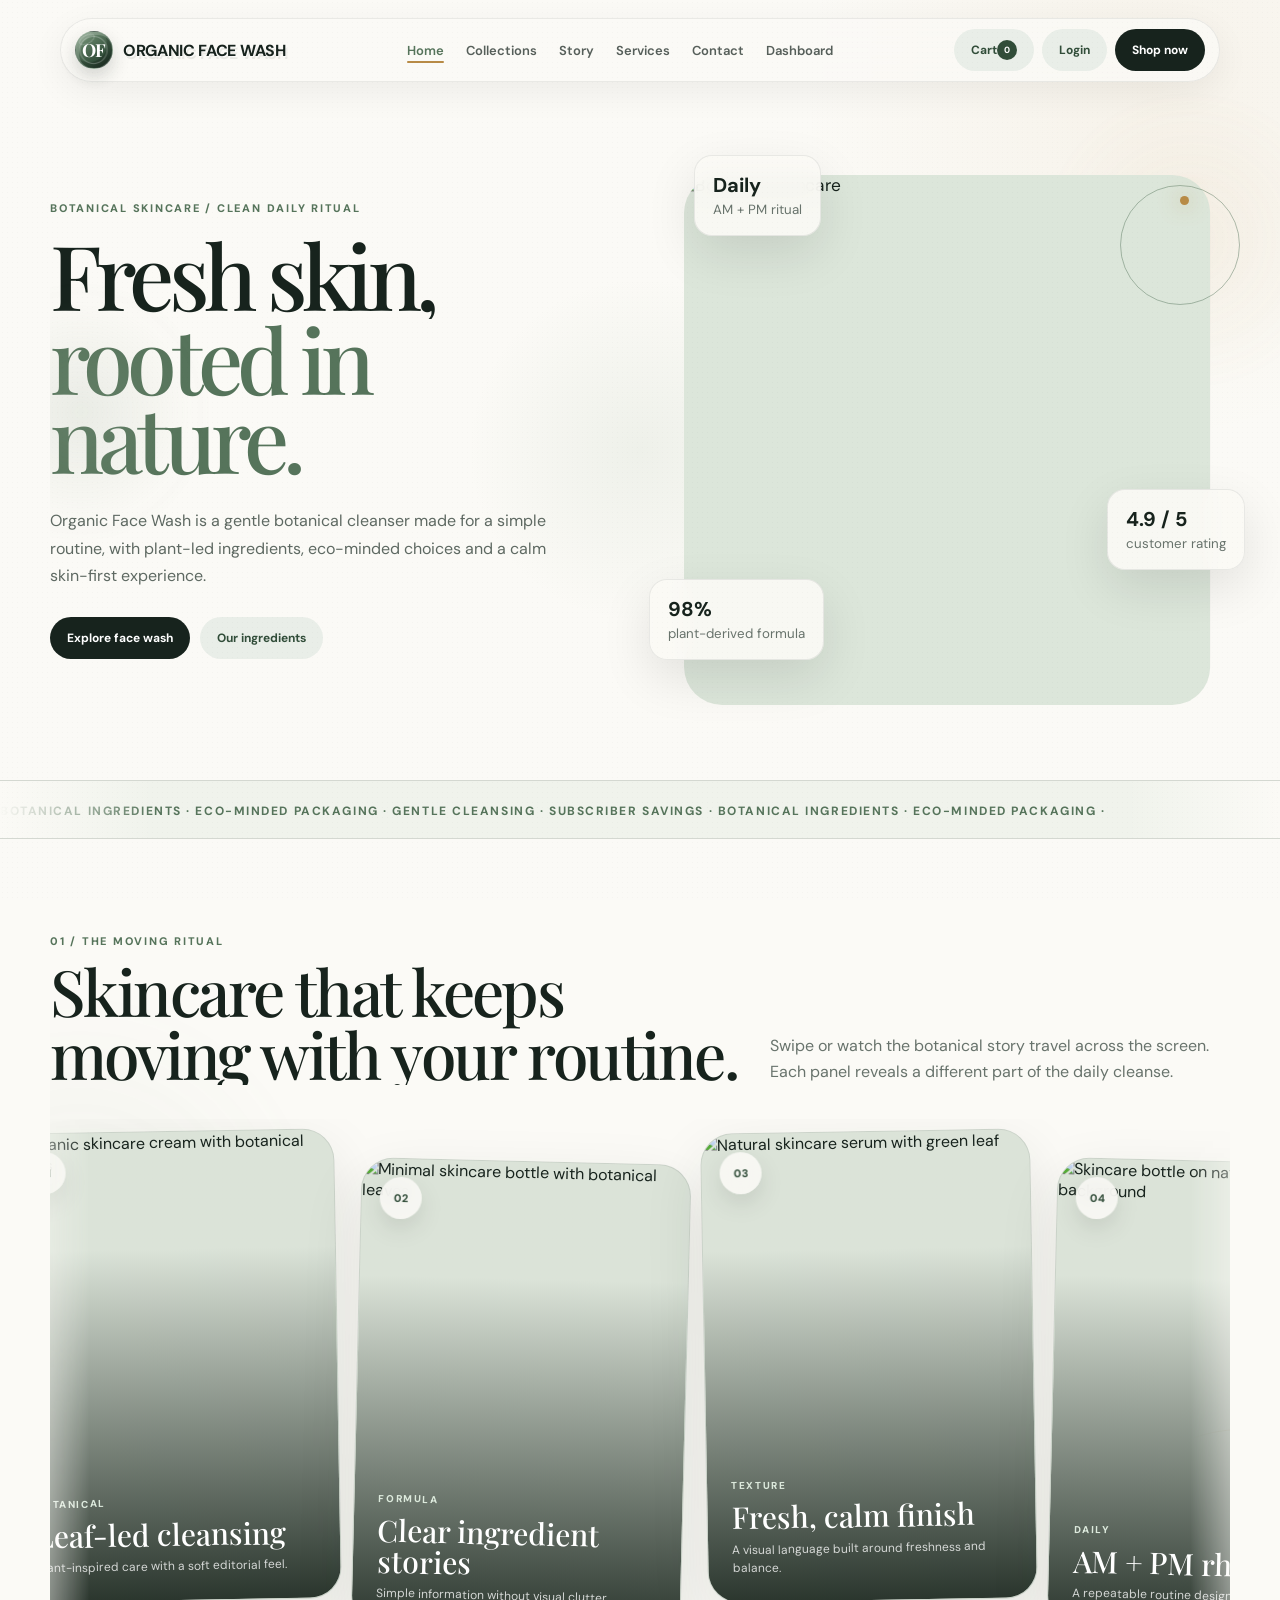
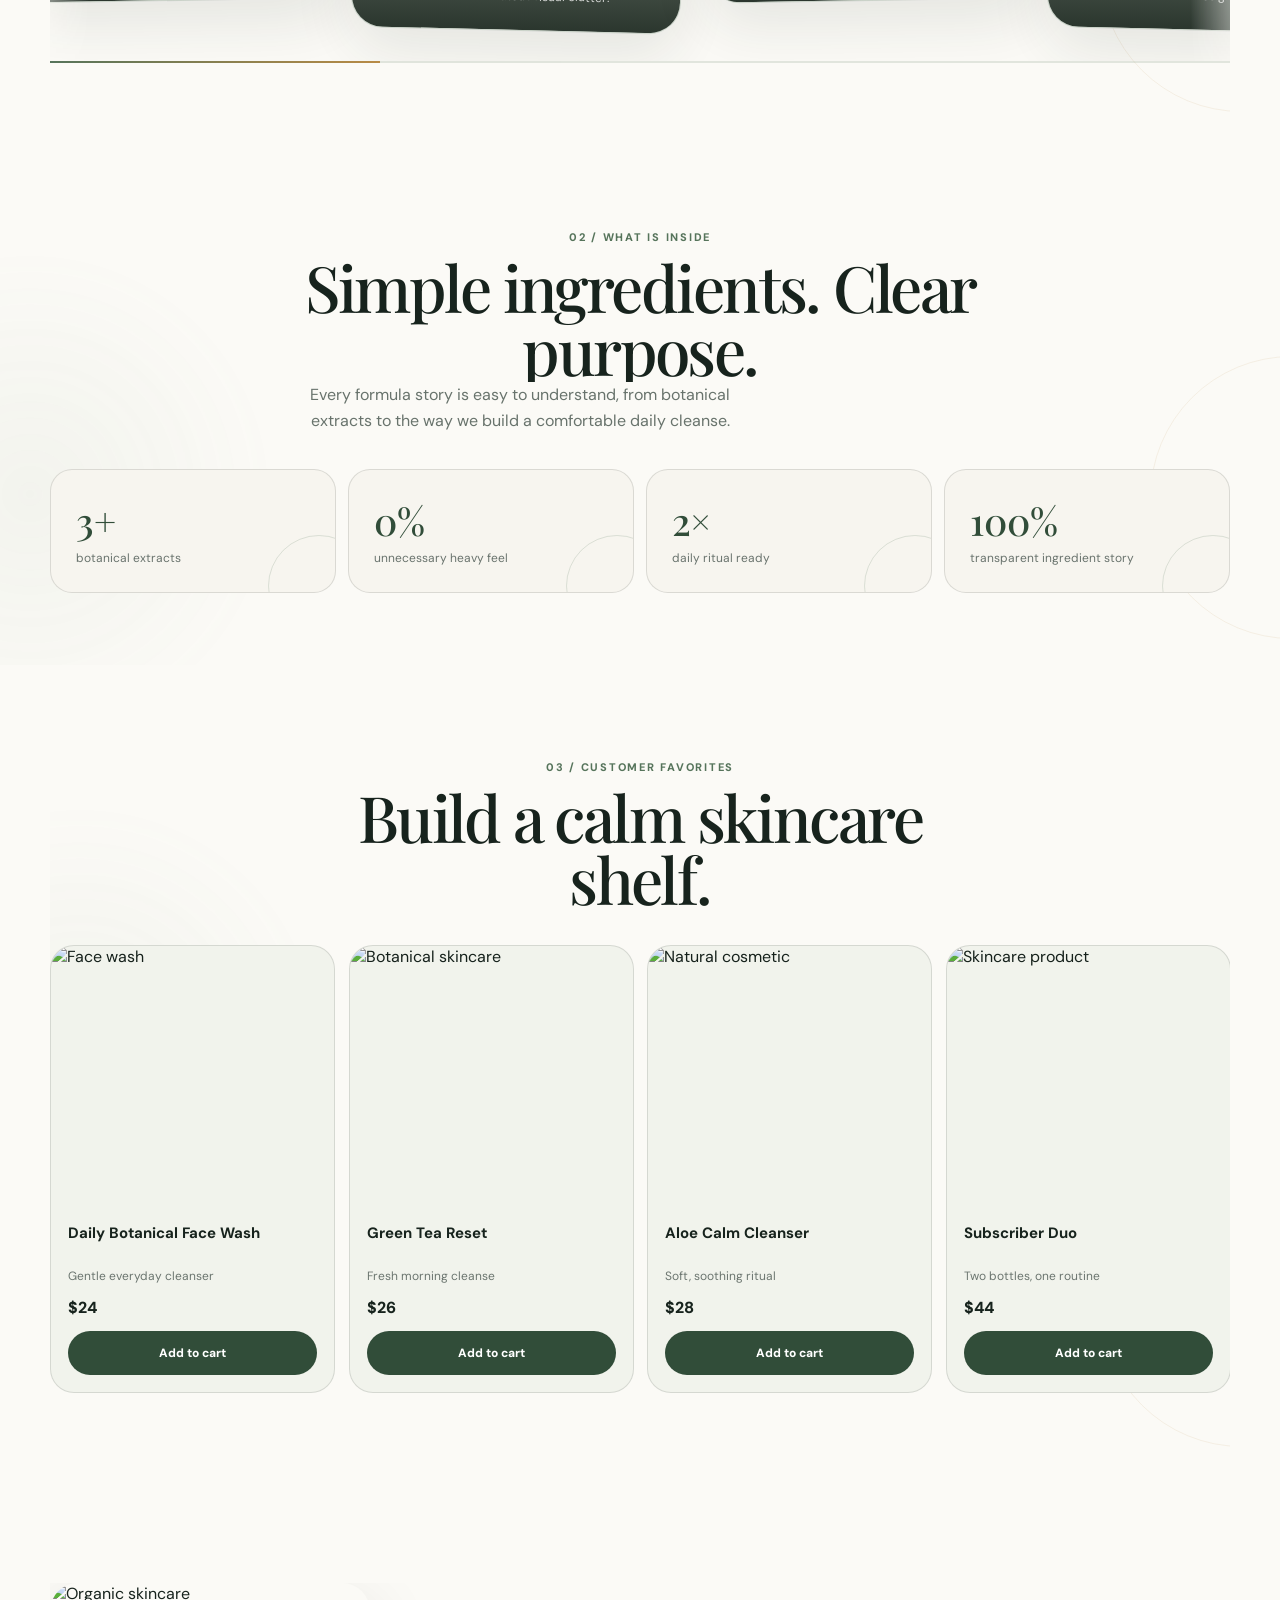
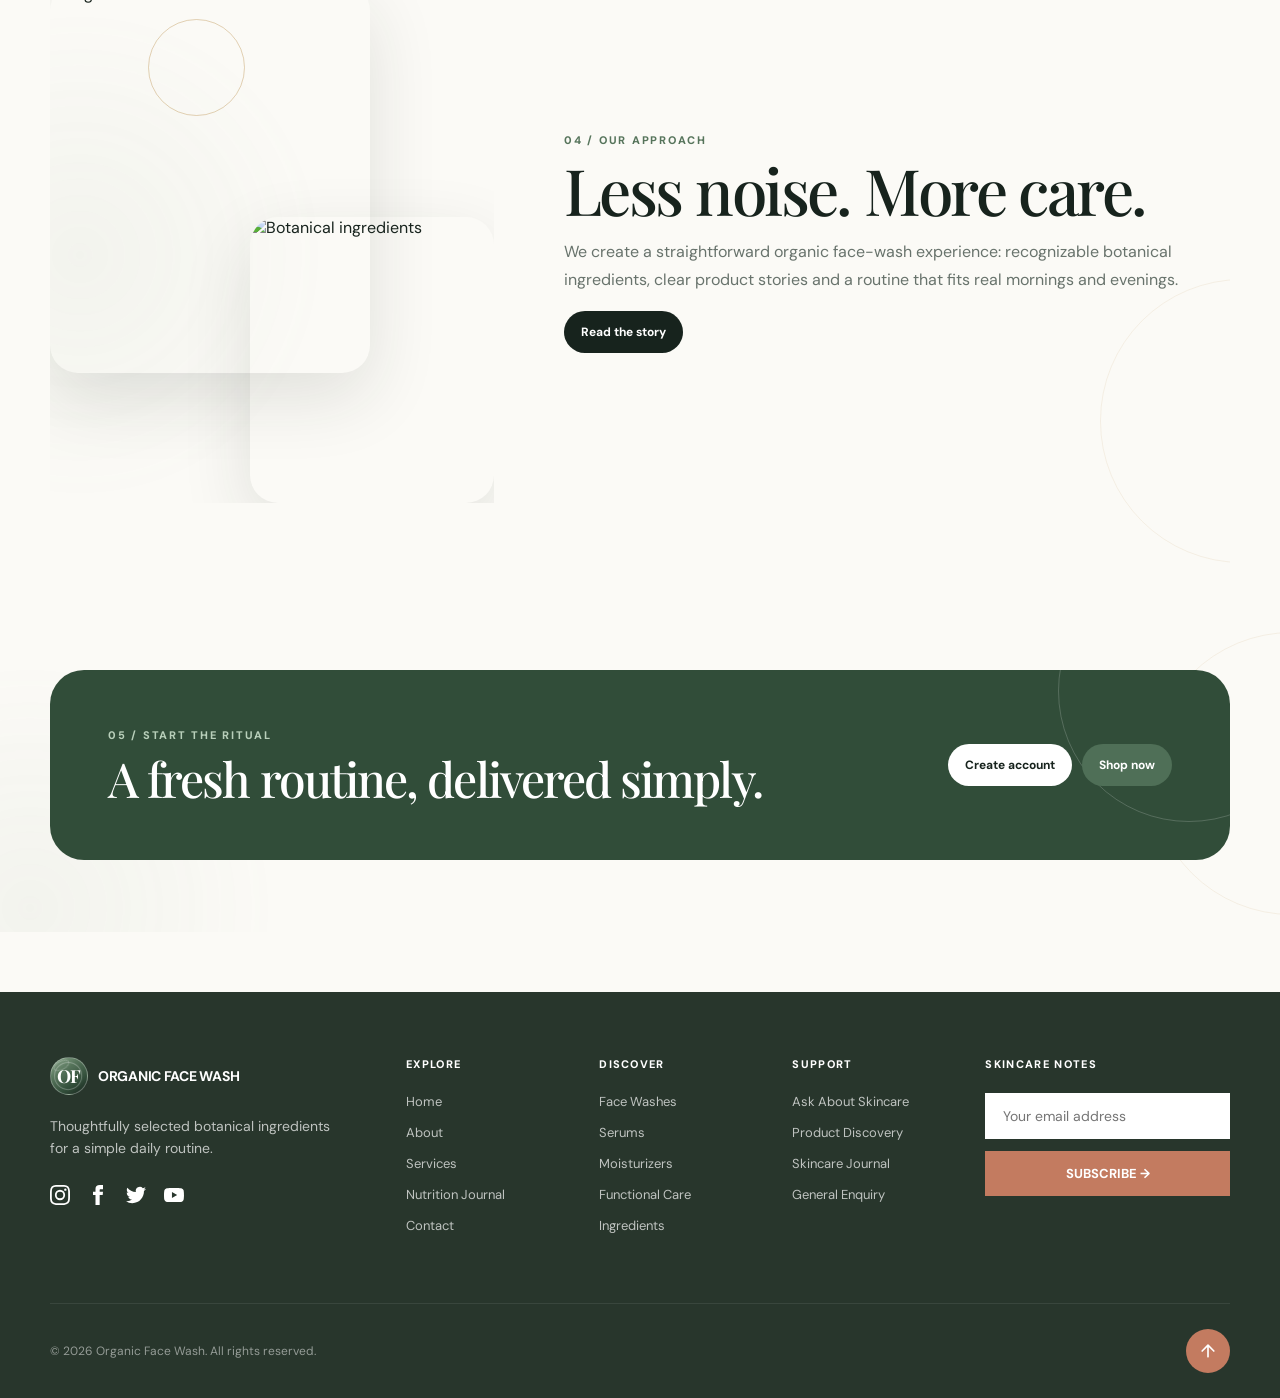
==== commit a5e81222: "second commit" ====
--- a/index.html
+++ b/index.html
@@ -1,5 +1,6 @@
 <!doctype html><html><head><meta charset="utf-8"><meta name="viewport" content="width=device-width,initial-scale=1"><title>Organic Face Wash — Botanical Skincare</title><link rel="icon" type="image/svg+xml" href="assets/favicon.svg"><meta name="theme-color" content="#314d39"><link rel="stylesheet" href="assets/css/style.css"></head><body>
-<header class="nav"><a class="brand" href="index.html"><span class="logo logo-3d">OF</span><span class="brand-name-3d">ORGANIC FACE WASH</span></a><nav class="links"><a class="active" href="index.html">Home</a><a class="" href="shop.html">Collections</a><a class="cart-link" href="cart.html">Cart <span class="cart-count" data-cart-count>0</span></a><a class="" href="story.html">Story</a><a class="" href="services.html">Services</a><a class="" href="contact.html">Contact</a><a class="" href="dashboard.html">Dashboard</a></nav><div class="nav-actions"><a class="pill light" href="login.html">Login</a><a class="pill dark" href="signup.html">Shop now</a></div><button class="menu" aria-label="Menu">☰</button></header>
+<header class="nav"><a class="brand" href="index.html"><span class="logo logo-3d">OF</span><span class="brand-name-3d">ORGANIC FACE WASH</span></a><nav class="links"><a class="active" href="index.html">Home</a><a class="" href="shop.html">Collections</a><a class="" href="story.html">Story</a><a class="" href="services.html">Services</a><a class="" href="contact.html">Contact</a><a class="" href="dashboard.html">Dashboard</a><div class="mobile-actions"><a class="pill light cart-btn" href="cart.html">Cart <span class="cart-count" data-cart-count>0</span></a><a class="pill light" href="login.html">Login</a><a class="pill dark" href="signup.html">Shop now</a></div></nav><div class="nav-actions"><a class="pill light cart-btn" href="cart.html">Cart <span class="cart-count" data-cart-count>0</span></a>
+    <a class="pill light" href="login.html">Login</a><a class="pill dark" href="signup.html">Shop now</a></div><button class="menu" aria-label="Menu">☰</button></header>
 <main>
 <section class="hero container"><div class="hero-copy reveal"><div class="eyebrow">Botanical skincare / clean daily ritual</div><h1><span class="hline"><span class="hword">Fresh skin,</span></span><span class="hline"><span class="hword"><em>rooted in nature.</em></span></span></h1><p>Organic Face Wash is a gentle botanical cleanser made for a simple routine, with plant-led ingredients, eco-minded choices and a calm skin-first experience.</p><div class="actions"><a class="pill dark" href="shop.html">Explore face wash</a><a class="pill light" href="story.html">Our ingredients</a></div></div>
 <div class="hero-visual"><div class="hero-photo"><img src="https://images.pexels.com/photos/6689393/pexels-photo-6689393.jpeg?auto=compress&cs=tinysrgb&w=1400" alt="Botanical skincare"></div><div class="orb"></div><div class="float-card fc1"><b>98%</b><small>plant-derived formula</small></div><div class="float-card fc2"><b>4.9 / 5</b><small>customer rating</small></div><div class="float-card fc3"><b>Daily</b><small>AM + PM ritual</small></div></div></section>
@@ -20,4 +21,57 @@
 <section class="section container"><div class="section-head center reveal"><div class="kicker">03 / Customer favorites</div><h2>Build a calm skincare shelf.</h2></div><div class="products stagger"><article class="product"><div class="product-img"><img src="https://images.pexels.com/photos/6689393/pexels-photo-6689393.jpeg?auto=compress&cs=tinysrgb&w=900" alt="Face wash"></div><div class="product-info"><h3>Daily Botanical Face Wash</h3><p>Gentle everyday cleanser</p><div class="price">$24</div><button class="add-cart" type="button" data-add-cart data-id="daily-botanical-face-wash" data-name="Daily Botanical Face Wash" data-price="24" data-image="https://images.pexels.com/photos/6689393/pexels-photo-6689393.jpeg?auto=compress&amp;cs=tinysrgb&amp;w=900">Add to cart</button></div></article><article class="product"><div class="product-img"><img src="https://images.pexels.com/photos/15569179/pexels-photo-15569179.jpeg?auto=compress&cs=tinysrgb&w=900" alt="Botanical skincare"></div><div class="product-info"><h3>Green Tea Reset</h3><p>Fresh morning cleanse</p><div class="price">$26</div><button class="add-cart" type="button" data-add-cart data-id="green-tea-reset" data-name="Green Tea Reset" data-price="26" data-image="https://images.pexels.com/photos/15569179/pexels-photo-15569179.jpeg?auto=compress&amp;cs=tinysrgb&amp;w=900">Add to cart</button></div></article><article class="product"><div class="product-img"><img src="https://images.pexels.com/photos/15072928/pexels-photo-15072928.jpeg?auto=compress&cs=tinysrgb&w=900" alt="Natural cosmetic"></div><div class="product-info"><h3>Aloe Calm Cleanser</h3><p>Soft, soothing ritual</p><div class="price">$28</div><button class="add-cart" type="button" data-add-cart data-id="aloe-calm-cleanser" data-name="Aloe Calm Cleanser" data-price="28" data-image="https://images.pexels.com/photos/15072928/pexels-photo-15072928.jpeg?auto=compress&amp;cs=tinysrgb&amp;w=900">Add to cart</button></div></article><article class="product"><div class="product-img"><img src="https://images.pexels.com/photos/15569182/pexels-photo-15569182.jpeg?auto=compress&cs=tinysrgb&w=900" alt="Skincare product"></div><div class="product-info"><h3>Subscriber Duo</h3><p>Two bottles, one routine</p><div class="price">$44</div><button class="add-cart" type="button" data-add-cart data-id="subscriber-duo" data-name="Subscriber Duo" data-price="44" data-image="https://images.pexels.com/photos/15569182/pexels-photo-15569182.jpeg?auto=compress&amp;cs=tinysrgb&amp;w=900">Add to cart</button></div></article></div></section>
 <section class="section container"><div class="story"><div class="story-art reveal"><img class="a" src="https://images.pexels.com/photos/7317090/pexels-photo-7317090.jpeg?auto=compress&cs=tinysrgb&w=1100" alt="Organic skincare"><img class="b" src="https://images.pexels.com/photos/7795685/pexels-photo-7795685.jpeg?auto=compress&cs=tinysrgb&w=900" alt="Botanical ingredients"></div><div class="reveal"><div class="kicker">04 / Our approach</div><h2>Less noise. More care.</h2><p style="line-height:1.8;color:#68736c">We create a straightforward organic face-wash experience: recognizable botanical ingredients, clear product stories and a routine that fits real mornings and evenings.</p><div class="actions"><a class="pill dark" href="story.html">Read the story</a></div></div></div></section>
 <section class="section tight"><div class="container"><div class="cta reveal"><div><div class="kicker" style="color:#b8cfba">05 / Start the ritual</div><h2>A fresh routine, delivered simply.</h2></div><div class="actions"><a class="pill" style="background:#fff;color:#17231d" href="signup.html">Create account</a><a class="pill" style="background:#4f6f57;color:#fff" href="shop.html">Shop now</a></div></div></div></section>
-</main><footer class="footer container"><a class="brand footer-brand" href="index.html"><span class="logo logo-3d">OF</span><span class="brand-name-3d">ORGANIC FACE WASH</span></a><span>Botanical skincare · Eco-minded · Simple</span></footer><script src="assets/js/main.js"></script></body></html>+</main><footer class="footer">
+  <div class="container">
+    <div class="footer-top">
+      <div class="footer-brand-col">
+        <a class="brand footer-brand" href="index.html">
+          <span class="logo logo-3d">OF</span><span class="brand-name-3d">ORGANIC FACE WASH</span>
+        </a>
+        <p>Thoughtfully selected botanical ingredients for a simple daily routine.</p>
+        <div class="social-icons">
+          <a href="#" aria-label="Instagram"><svg viewBox="0 0 24 24" width="20" height="20" fill="currentColor"><path d="M12 2.163c3.204 0 3.584.012 4.85.07 3.252.148 4.771 1.691 4.919 4.919.058 1.265.069 1.645.069 4.849 0 3.205-.012 3.584-.069 4.849-.149 3.225-1.664 4.771-4.919 4.919-1.266.058-1.644.07-4.85.07-3.204 0-3.584-.012-4.849-.07-3.26-.149-4.771-1.699-4.919-4.92-.058-1.265-.07-1.644-.07-4.849 0-3.204.013-3.583.07-4.849.149-3.227 1.664-4.771 4.919-4.919 1.266-.057 1.645-.069 4.849-.069zM12 0C8.741 0 8.333.014 7.053.072 2.695.272.273 2.69.073 7.052.014 8.333 0 8.741 0 12c0 3.259.014 3.668.072 4.948.2 4.358 2.618 6.78 6.98 6.98C8.333 23.986 8.741 24 12 24c3.259 0 3.668-.014 4.948-.072 4.354-.2 6.782-2.618 6.979-6.98.059-1.28.073-1.689.073-4.948 0-3.259-.014-3.667-.072-4.947-.196-4.354-2.617-6.78-6.979-6.98C15.668.014 15.259 0 12 0zm0 5.838a6.162 6.162 0 100 12.324 6.162 6.162 0 000-12.324zM12 16a4 4 0 110-8 4 4 0 010 8zm6.406-11.845a1.44 1.44 0 100 2.881 1.44 1.44 0 000-2.881z"/></svg></a>
+          <a href="#" aria-label="Facebook"><svg viewBox="0 0 24 24" width="20" height="20" fill="currentColor"><path d="M9 8h-3v4h3v12h5v-12h3.642l.358-4h-4v-1.667c0-.955.192-1.333 1.115-1.333h2.885v-5h-3.808c-3.596 0-5.192 1.583-5.192 4.615v3.385z"/></svg></a>
+          <a href="#" aria-label="Twitter"><svg viewBox="0 0 24 24" width="20" height="20" fill="currentColor"><path d="M24 4.557a9.83 9.83 0 01-2.828.775 4.932 4.932 0 002.165-2.724 9.864 9.864 0 01-3.127 1.195 4.916 4.916 0 00-8.384 4.482C7.69 8.095 4.067 6.13 1.64 3.162a4.822 4.822 0 00-.666 2.475c0 1.71.87 3.213 2.188 4.096a4.904 4.904 0 01-2.228-.616v.06a4.923 4.923 0 003.946 4.827 4.996 4.996 0 01-2.212.085 4.936 4.936 0 004.604 3.417 9.867 9.867 0 01-6.102 2.105c-.39 0-.779-.023-1.17-.067a13.995 13.995 0 007.557 2.209c9.053 0 13.998-7.496 13.998-13.985 0-.21 0-.42-.015-.63A9.935 9.935 0 0024 4.557z"/></svg></a>
+          <a href="#" aria-label="YouTube"><svg viewBox="0 0 24 24" width="20" height="20" fill="currentColor"><path d="M23.498 6.186a3.016 3.016 0 0 0-2.122-2.136C19.505 3.545 12 3.545 12 3.545s-7.505 0-9.377.505A3.017 3.017 0 0 0 .502 6.186C0 8.07 0 12 0 12s0 3.93.502 5.814a3.016 3.016 0 0 0 2.122 2.136c1.871.505 9.376.505 9.376.505s7.505 0 9.377-.505a3.015 3.015 0 0 0 2.122-2.136C24 15.93 24 12 24 12s0-3.93-.502-5.814zM9.545 15.568V8.432L15.818 12l-6.273 3.568z"/></svg></a>
+        </div>
+      </div>
+      <div class="footer-links-col">
+        <h4>EXPLORE</h4>
+        <a href="index.html">Home</a>
+        <a href="shop.html">About</a>
+        <a href="services.html">Services</a>
+        <a href="story.html">Nutrition Journal</a>
+        <a href="contact.html">Contact</a>
+      </div>
+      <div class="footer-links-col">
+        <h4>DISCOVER</h4>
+        <a href="shop.html">Face Washes</a>
+        <a href="#">Serums</a>
+        <a href="#">Moisturizers</a>
+        <a href="#">Functional Care</a>
+        <a href="story.html">Ingredients</a>
+      </div>
+      <div class="footer-links-col">
+        <h4>SUPPORT</h4>
+        <a href="contact.html">Ask About Skincare</a>
+        <a href="shop.html">Product Discovery</a>
+        <a href="story.html">Skincare Journal</a>
+        <a href="contact.html">General Enquiry</a>
+      </div>
+      <div class="footer-subscribe-col">
+        <h4>SKINCARE NOTES</h4>
+        <form action="#">
+          <input type="email" placeholder="Your email address" required>
+          <button type="button">SUBSCRIBE &rarr;</button>
+        </form>
+      </div>
+    </div>
+    <div class="footer-bottom">
+      <p>&copy; 2026 Organic Face Wash. All rights reserved.</p>
+      <a href="#" class="back-to-top" aria-label="Back to top">
+        <svg viewBox="0 0 24 24" width="20" height="20" fill="none" stroke="currentColor" stroke-width="2" stroke-linecap="round" stroke-linejoin="round"><path d="M12 19V5M5 12l7-7 7 7"/></svg>
+      </a>
+    </div>
+  </div>
+</footer><script src="assets/js/main.js"></script></body></html>
--- a/assets/css/style.css
+++ b/assets/css/style.css
@@ -1,11 +1,11 @@
 
 @import url('https://fonts.googleapis.com/css2?family=DM+Sans:wght@400;500;600;700&family=Playfair+Display:wght@500;600&display=swap');
 :root{--ink:#17231d;--cream:#f5f1e8;--paper:#fbfaf6;--green:#56745b;--sage:#9eaf9b;--moss:#314d39;--gold:#b88b46;--line:rgba(23,35,29,.13);--shadow:0 24px 70px rgba(29,45,35,.12)}
-*{box-sizing:border-box}html{scroll-behavior:smooth}body{margin:0;background:var(--paper);color:var(--ink);font-family:"DM Sans",sans-serif;overflow-x:hidden}a{text-decoration:none;color:inherit}button,input,textarea{font:inherit}.container{width:min(1180px,calc(100% - 48px));margin:auto}.nav{position:fixed;top:18px;left:50%;transform:translateX(-50%);width:min(1160px,calc(100% - 32px));z-index:50;background:rgba(251,250,246,.84);backdrop-filter:blur(18px);border:1px solid rgba(23,35,29,.08);border-radius:999px;padding:10px 14px;display:flex;align-items:center;justify-content:space-between;box-shadow:0 10px 35px rgba(0,0,0,.06)}.brand{display:flex;align-items:center;gap:10px;font-weight:700}.logo{width:38px;height:38px;border-radius:50%;display:grid;place-items:center;background:var(--moss);color:#fff;font-family:"Playfair Display";font-size:18px}.brand span{letter-spacing:-.02em}.links{display:flex;gap:22px;font-size:13px;font-weight:600}.links a{opacity:.72;transition:.3s}.links a:hover{opacity:1;color:var(--green)}.nav-actions{display:flex;gap:8px}.pill{border:0;border-radius:999px;padding:11px 17px;cursor:pointer;font-weight:700;font-size:12px}.pill.dark{background:var(--ink);color:#fff}.pill.light{background:#e9eee8;color:var(--moss)}.menu{display:none;background:none;border:0;font-size:24px}
+*{box-sizing:border-box}html,body{overflow-x:hidden;max-width:100%}html{scroll-behavior:smooth}body{margin:0;background:var(--paper);color:var(--ink);font-family:"DM Sans",sans-serif;overflow-x:hidden}a{text-decoration:none;color:inherit}button,input,textarea{font:inherit}.container{width:min(1180px,calc(100% - 48px));margin:auto}.nav{position:fixed;top:18px;left:50%;transform:translateX(-50%);width:min(1160px,calc(100% - 32px));z-index:50;background:rgba(251,250,246,.84);backdrop-filter:blur(18px);border:1px solid rgba(23,35,29,.08);border-radius:999px;padding:10px 14px;display:flex;align-items:center;justify-content:space-between;box-shadow:0 10px 35px rgba(0,0,0,.06)}.brand{display:flex;align-items:center;gap:10px;font-weight:700}.logo{width:38px;height:38px;border-radius:50%;display:grid;place-items:center;background:var(--moss);color:#fff;font-family:"Playfair Display";font-size:18px}.brand span{letter-spacing:-.02em}.links{display:flex;gap:22px;font-size:13px;font-weight:600}.links a{opacity:.72;transition:.3s}.links a:hover,.links a.active{opacity:1;color:var(--green)}.links a.active{position:relative;}.links a.active:after{content:"";position:absolute;left:0;right:0;bottom:-4px;height:2px;background:var(--gold);border-radius:2px}.nav-actions{display:flex;gap:8px}.pill{border:0;border-radius:999px;padding:11px 17px;cursor:pointer;font-weight:700;font-size:12px}.pill.dark{background:var(--ink);color:#fff}.pill.light{background:#e9eee8;color:var(--moss)}.menu{display:none;background:none;border:0;font-size:24px}.mobile-actions{display:none}
 .hero{min-height:780px;padding:150px 0 70px;display:grid;grid-template-columns:1fr 1.05fr;gap:55px;align-items:center;position:relative}.hero-copy{max-width:590px}.eyebrow{font-size:11px;letter-spacing:.16em;text-transform:uppercase;color:var(--green);font-weight:800;margin-bottom:20px}.hero h1{font:500 clamp(48px,6.7vw,86px)/.92 "Playfair Display";letter-spacing:-.055em;margin:0 0 25px;max-width:680px}.hero h1 em{font-style:normal;color:var(--green)}.hero p{font-size:16px;line-height:1.7;max-width:510px;color:#5e6962;margin:0 0 28px}.actions{display:flex;gap:10px;flex-wrap:wrap}.hero-visual{position:relative;height:550px}.hero-photo{position:absolute;inset:20px 20px 0 30px;border-radius:36px;overflow:hidden;box-shadow:var(--shadow);background:#dce6da;animation:photoIn 1.1s cubic-bezier(.2,.8,.2,1)}.hero-photo img{width:100%;height:100%;object-fit:cover;animation:slowZoom 10s ease-in-out infinite alternate}.orb{position:absolute;width:120px;height:120px;border:1px solid rgba(86,116,91,.45);border-radius:50%;right:-10px;top:30px;animation:spin 16s linear infinite}.orb:after{content:"";position:absolute;width:9px;height:9px;background:var(--gold);border-radius:50%;top:10px;left:50%;box-shadow:0 0 20px rgba(184,139,70,.7)}.float-card{position:absolute;background:rgba(251,250,246,.9);backdrop-filter:blur(12px);padding:16px 18px;border:1px solid rgba(23,35,29,.08);border-radius:18px;box-shadow:0 18px 50px rgba(0,0,0,.1);animation:float 4s ease-in-out infinite}.fc1{left:-5px;bottom:45px}.fc2{right:-15px;bottom:135px;animation-delay:-1.5s}.fc3{left:40px;top:0;animation-delay:-2.5s}.float-card b{display:block;font-size:20px}.float-card small{color:#68736c}.marquee{border-block:1px solid var(--line);overflow:hidden;white-space:nowrap;padding:18px 0;background:#f0f3ec}.track{display:inline-flex;gap:45px;animation:marquee 22s linear infinite;font-size:12px;text-transform:uppercase;letter-spacing:.13em;font-weight:700;color:var(--green)}
-.section{padding:95px 0}.section.tight{padding:72px 0}.section-head{display:flex;align-items:end;justify-content:space-between;gap:30px;margin-bottom:34px}.section-head.center{display:block;text-align:center;max-width:700px;margin:0 auto 34px}.kicker{font-size:11px;text-transform:uppercase;letter-spacing:.16em;color:var(--green);font-weight:800;margin-bottom:12px}.section h2{font:500 clamp(38px,5vw,64px)/.98 "Playfair Display";letter-spacing:-.04em;margin:0}.section-head p{max-width:460px;color:#68736c;line-height:1.65;margin:0}.image-grid{display:grid;grid-template-columns:1.2fr .8fr;gap:18px}.image-card{position:relative;min-height:430px;border-radius:30px;overflow:hidden}.image-card.small{min-height:270px}.image-card img{width:100%;height:100%;object-fit:cover;transition:transform .8s cubic-bezier(.2,.7,.2,1)}.image-card:hover img{transform:scale(1.055)}.image-card .overlay{position:absolute;inset:0;background:linear-gradient(180deg,transparent 48%,rgba(11,20,14,.72));display:flex;align-items:end;padding:26px;color:#fff}.image-card h3{font:500 30px "Playfair Display";margin:0 0 5px}.image-stack{display:grid;gap:18px}.stats{display:grid;grid-template-columns:repeat(4,1fr);gap:12px}.stat{padding:25px;border:1px solid var(--line);border-radius:22px;background:#f7f5ef}.stat b{font:500 38px "Playfair Display";display:block}.stat span{font-size:12px;color:#69736d}.products{display:grid;grid-template-columns:repeat(4,1fr);gap:14px}.product{border-radius:24px;overflow:hidden;background:#f1f3ec;border:1px solid var(--line);transition:.4s}.product:hover{transform:translateY(-7px);box-shadow:var(--shadow)}.product-img{height:260px;overflow:hidden}.product-img img{width:100%;height:100%;object-fit:cover;transition:.7s}.product:hover img{transform:scale(1.06)}.product-info{padding:17px}.product-info h3{font-size:15px;margin:0 0 7px}.product-info p{font-size:12px;color:#6b756f;margin:0}.price{margin-top:13px;font-weight:800}.story{display:grid;grid-template-columns:.8fr 1.2fr;gap:70px;align-items:center}.story-art{height:520px;position:relative}.story-art img{position:absolute;object-fit:cover;border-radius:28px;box-shadow:var(--shadow)}.story-art .a{width:72%;height:75%;left:0;top:0}.story-art .b{width:55%;height:55%;right:0;bottom:0}.feature-grid{display:grid;grid-template-columns:repeat(3,1fr);gap:15px}.feature{padding:27px;border-radius:25px;background:var(--ink);color:#fff;min-height:210px;position:relative;overflow:hidden}.feature:nth-child(2){background:var(--green)}.feature:nth-child(3){background:#b7c6ad;color:var(--ink)}.feature h3{font:500 27px "Playfair Display";margin:0 0 12px}.feature p{font-size:13px;line-height:1.6;opacity:.78}.feature:after{content:"";position:absolute;width:150px;height:150px;border:1px solid rgba(255,255,255,.18);border-radius:50%;right:-60px;bottom:-65px;animation:spin 18s linear infinite}.cta{background:var(--moss);color:#fff;border-radius:34px;padding:58px;display:flex;align-items:center;justify-content:space-between;gap:30px}.cta h2{font:500 48px/1 "Playfair Display";margin:0}.page-hero{padding:170px 0 75px;text-align:center}.page-hero h1{font:500 clamp(48px,7vw,82px)/.95 "Playfair Display";margin:0 auto 18px;max-width:850px}.page-hero p{max-width:620px;margin:auto;color:#667169;line-height:1.7}.service-grid{display:grid;grid-template-columns:repeat(3,1fr);gap:16px}.service{border-radius:27px;overflow:hidden;position:relative;height:330px;background:#24352a}.service img{width:100%;height:100%;object-fit:cover;transition:.8s}.service:hover img{transform:scale(1.06)}.service:after{content:"";position:absolute;inset:0;background:linear-gradient(180deg,rgba(10,20,14,.05),rgba(10,20,14,.88))}.service-content{position:absolute;z-index:2;left:24px;right:24px;bottom:22px;color:#fff}.service-content span{font-size:10px;letter-spacing:.14em;text-transform:uppercase;opacity:.72}.service-content h3{font:500 29px "Playfair Display";margin:8px 0}.service-content p{font-size:12px;line-height:1.55;opacity:.84;margin:0}.dashboard{display:grid;grid-template-columns:230px 1fr;min-height:100vh;background:#f1f3ed}.side{padding:24px 16px;background:#152119;color:#fff}.side .brand{padding:8px}.side nav{margin-top:35px;display:grid;gap:7px}.side nav a{padding:12px 14px;border-radius:12px;color:#aeb9b0;font-size:13px}.side nav a.active,.side nav a:hover{background:#2d4936;color:#fff}.dashmain{padding:34px;overflow:hidden}.dash-top{display:flex;justify-content:space-between;align-items:center;margin-bottom:25px}.dash-top h1{font:500 38px "Playfair Display";margin:0}.kpi-grid{display:grid;grid-template-columns:repeat(4,1fr);gap:12px}.kpi{padding:20px;border-radius:20px;background:#fff;border:1px solid var(--line)}.kpi small{color:#718078}.kpi b{display:block;font-size:27px;margin-top:8px}.dash-grid{display:grid;grid-template-columns:1.4fr .8fr;gap:15px;margin-top:15px}.panel{background:#fff;border:1px solid var(--line);border-radius:22px;padding:22px}.chart{height:260px;display:flex;align-items:end;gap:10px;padding-top:25px}.bar{flex:1;background:linear-gradient(180deg,#86a28a,#31503a);border-radius:9px 9px 2px 2px;min-height:30px;animation:barIn 1s both}.donut{width:170px;height:170px;border-radius:50%;background:conic-gradient(#56745b 0 62%,#b88b46 62% 82%,#cbd6c6 82%);display:grid;place-items:center;margin:10px auto}.donut:after{content:"62%";width:105px;height:105px;border-radius:50%;background:#fff;display:grid;place-items:center;font-weight:800}.auth-wrap{min-height:100vh;display:grid;grid-template-columns:1fr 1fr}.auth-visual{background:linear-gradient(180deg,rgba(18,37,24,.15),rgba(18,37,24,.75)),url("https://images.pexels.com/photos/3764014/pexels-photo-3764014.jpeg?auto=compress&cs=tinysrgb&w=1400") center/cover;display:flex;align-items:end;padding:60px;color:#fff}.auth-visual h2{font:500 60px/1 "Playfair Display";max-width:520px;margin:0}.auth-box{display:grid;place-items:center;padding:35px}.auth-card{width:min(440px,100%)}.auth-card h1{font:500 52px "Playfair Display";margin:0 0 10px}.auth-card p{color:#6c776f;line-height:1.6}.form{display:grid;gap:13px;margin-top:25px}.field{display:grid;gap:7px}.field label{font-size:12px;font-weight:700}.field input,.field textarea{width:100%;border:1px solid var(--line);background:#fff;border-radius:13px;padding:13px;outline:none}.field input:focus,.field textarea:focus{border-color:var(--green);box-shadow:0 0 0 3px rgba(86,116,91,.12)}.full{width:100%}.footer{padding:32px 0;border-top:1px solid var(--line);font-size:12px;color:#6b756f;display:flex;justify-content:space-between}.reveal{opacity:0;transform:translateY(35px);transition:opacity .8s ease,transform .8s ease}.reveal.show{opacity:1;transform:none}.stagger>*{opacity:0;transform:translateY(25px);transition:.7s}.stagger.show>*{opacity:1;transform:none}.stagger.show>*:nth-child(2){transition-delay:.1s}.stagger.show>*:nth-child(3){transition-delay:.2s}.stagger.show>*:nth-child(4){transition-delay:.3s}.stagger.show>*:nth-child(5){transition-delay:.4s}.stagger.show>*:nth-child(6){transition-delay:.5s}.stagger.show>*:nth-child(7){transition-delay:.6s}.stagger.show>*:nth-child(8){transition-delay:.7s}.stagger.show>*:nth-child(9){transition-delay:.8s}
+.section{padding:95px 0}.section.tight{padding:72px 0}.section-head{display:flex;align-items:end;justify-content:space-between;gap:30px;margin-bottom:34px}.section-head.center{display:block;text-align:center;max-width:700px;margin:0 auto 34px}.kicker{font-size:11px;text-transform:uppercase;letter-spacing:.16em;color:var(--green);font-weight:800;margin-bottom:12px}.section h2{font:500 clamp(38px,5vw,64px)/.98 "Playfair Display";letter-spacing:-.04em;margin:0}.section-head p{max-width:460px;color:#68736c;line-height:1.65;margin:0}.image-grid{display:grid;grid-template-columns:1.2fr .8fr;gap:18px}.image-card{position:relative;min-height:430px;border-radius:30px;overflow:hidden}.image-card.small{min-height:270px}.image-card img{width:100%;height:100%;object-fit:cover;transition:transform .8s cubic-bezier(.2,.7,.2,1)}.image-card:hover img{transform:scale(1.055)}.image-card .overlay{position:absolute;inset:0;background:linear-gradient(180deg,transparent 48%,rgba(11,20,14,.72));display:flex;align-items:end;padding:26px;color:#fff}.image-card h3{font:500 30px "Playfair Display";margin:0 0 5px}.image-stack{display:grid;gap:18px}.stats{display:grid;grid-template-columns:repeat(4,1fr);gap:12px}.stat{padding:25px;border:1px solid var(--line);border-radius:22px;background:#f7f5ef}.stat b{font:500 38px "Playfair Display";display:block}.stat span{font-size:12px;color:#69736d}.products{display:grid;grid-template-columns:repeat(4,1fr);gap:14px}.product{border-radius:24px;overflow:hidden;background:#f1f3ec;border:1px solid var(--line);transition:.4s}.product:hover{transform:translateY(-7px);box-shadow:var(--shadow)}.product-img{height:260px;overflow:hidden}.product-img img{width:100%;height:100%;object-fit:cover;transition:.7s}.product:hover img{transform:scale(1.06)}.product-info{padding:17px}.product-info h3{font-size:15px;margin:0 0 7px}.product-info p{font-size:12px;color:#6b756f;margin:0}.price{margin-top:13px;font-weight:800}.story{display:grid;grid-template-columns:.8fr 1.2fr;gap:70px;align-items:center}.story-art{height:520px;position:relative}.story-art img{position:absolute;object-fit:cover;border-radius:28px;box-shadow:var(--shadow)}.story-art .a{width:72%;height:75%;left:0;top:0}.story-art .b{width:55%;height:55%;right:0;bottom:0}.feature-grid{display:grid;grid-template-columns:repeat(3,1fr);gap:15px}.feature{padding:27px;border-radius:25px;background:var(--ink);color:#fff;min-height:210px;position:relative;overflow:hidden}.feature:nth-child(2){background:var(--green)}.feature:nth-child(3){background:#b7c6ad;color:var(--ink)}.feature h3{font:500 27px "Playfair Display";margin:0 0 12px}.feature p{font-size:13px;line-height:1.6;opacity:.78}.feature:after{content:"";position:absolute;width:150px;height:150px;border:1px solid rgba(255,255,255,.18);border-radius:50%;right:-60px;bottom:-65px;animation:spin 18s linear infinite}.cta{background:var(--moss);color:#fff;border-radius:34px;padding:58px;display:flex;align-items:center;justify-content:space-between;gap:30px}.cta h2{font:500 48px/1 "Playfair Display";margin:0}.page-hero{padding:170px 0 75px;text-align:center}.page-hero h1{font:500 clamp(48px,7vw,82px)/.95 "Playfair Display";margin:0 auto 18px;max-width:850px}.page-hero p{max-width:620px;margin:auto;color:#667169;line-height:1.7}.service-grid{display:grid;grid-template-columns:repeat(3,1fr);gap:16px}.service{border-radius:27px;overflow:hidden;position:relative;height:330px;background:#24352a}.service img{width:100%;height:100%;object-fit:cover;transition:.8s}.service:hover img{transform:scale(1.06)}.service:after{content:"";position:absolute;inset:0;background:linear-gradient(180deg,rgba(10,20,14,.05),rgba(10,20,14,.88))}.service-content{position:absolute;z-index:2;left:24px;right:24px;bottom:22px;color:#fff}.service-content span{font-size:10px;letter-spacing:.14em;text-transform:uppercase;opacity:.72}.service-content h3{font:500 29px "Playfair Display";margin:8px 0}.service-content p{font-size:12px;line-height:1.55;opacity:.84;margin:0}.dashboard{display:grid;grid-template-columns:230px 1fr;min-height:100vh;background:#f1f3ed}.side{padding:24px 16px;background:#152119;color:#fff}.side .brand{padding:8px}.side nav{margin-top:35px;display:grid;gap:7px}.side nav a{padding:12px 14px;border-radius:12px;color:#aeb9b0;font-size:13px}.side nav a.active,.side nav a:hover{background:#2d4936;color:#fff}.dashmain{padding:34px;overflow:hidden}.dash-top{display:flex;justify-content:space-between;align-items:center;margin-bottom:25px}.dash-top h1{font:500 38px "Playfair Display";margin:0}.kpi-grid{display:grid;grid-template-columns:repeat(4,1fr);gap:12px}.kpi{padding:20px;border-radius:20px;background:#fff;border:1px solid var(--line)}.kpi small{color:#718078}.kpi b{display:block;font-size:27px;margin-top:8px}.dash-grid{display:grid;grid-template-columns:1.4fr .8fr;gap:15px;margin-top:15px}.panel{background:#fff;border:1px solid var(--line);border-radius:22px;padding:22px}.chart{height:260px;display:flex;align-items:end;gap:10px;padding-top:25px}.bar{flex:1;background:linear-gradient(180deg,#86a28a,#31503a);border-radius:9px 9px 2px 2px;min-height:30px;animation:barIn 1s both}.donut{width:170px;height:170px;border-radius:50%;background:conic-gradient(#56745b 0 62%,#b88b46 62% 82%,#cbd6c6 82%);display:grid;place-items:center;margin:10px auto}.donut:after{content:"62%";width:105px;height:105px;border-radius:50%;background:#fff;display:grid;place-items:center;font-weight:800}.auth-wrap{min-height:100vh;display:flex;align-items:center;justify-content:center;padding:40px;background:var(--paper)}.auth-visual{background:linear-gradient(180deg,rgba(18,37,24,.15),rgba(18,37,24,.75)),url("https://images.pexels.com/photos/3764014/pexels-photo-3764014.jpeg?auto=compress&cs=tinysrgb&w=1400") center/cover;display:flex;align-items:end;padding:60px;color:#fff}.auth-visual h2{font:500 60px/1 "Playfair Display";max-width:520px;margin:0}.auth-box{display:grid;place-items:center;padding:35px}.auth-card{width:min(440px,100%)}.auth-card h1{font:500 52px "Playfair Display";margin:0 0 10px}.auth-card p{color:#6c776f;line-height:1.6}.form{display:grid;gap:13px;margin-top:25px}.field{display:grid;gap:7px}.field label{font-size:12px;font-weight:700}.field input,.field textarea{width:100%;border:1px solid var(--line);background:#fff;border-radius:13px;padding:13px;outline:none}.field input:focus,.field textarea:focus{border-color:var(--green);box-shadow:0 0 0 3px rgba(86,116,91,.12)}.full{width:100%}.footer{padding:32px 0;border-top:1px solid var(--line);font-size:12px;color:#6b756f;display:flex;justify-content:space-between}.reveal{opacity:0;transform:translateY(35px);transition:opacity .8s ease,transform .8s ease}.reveal.show{opacity:1;transform:none}.stagger>*{opacity:0;transform:translateY(25px);transition:.7s}.stagger.show>*{opacity:1;transform:none}.stagger.show>*:nth-child(2){transition-delay:.1s}.stagger.show>*:nth-child(3){transition-delay:.2s}.stagger.show>*:nth-child(4){transition-delay:.3s}.stagger.show>*:nth-child(5){transition-delay:.4s}.stagger.show>*:nth-child(6){transition-delay:.5s}.stagger.show>*:nth-child(7){transition-delay:.6s}.stagger.show>*:nth-child(8){transition-delay:.7s}.stagger.show>*:nth-child(9){transition-delay:.8s}
 @keyframes photoIn{from{opacity:0;transform:translateY(35px) scale(.96)}to{opacity:1;transform:none}}@keyframes slowZoom{from{transform:scale(1)}to{transform:scale(1.06)}}@keyframes float{0%,100%{transform:translateY(0)}50%{transform:translateY(-12px)}}@keyframes spin{to{transform:rotate(360deg)}}@keyframes marquee{to{transform:translateX(-50%)}}@keyframes barIn{from{height:0;opacity:0}to{opacity:1}}
-@media(max-width:950px){.links{display:none}.menu{display:block}.nav-actions .pill.light{display:none}.hero{grid-template-columns:1fr;padding-top:135px}.hero-copy{margin:auto;text-align:center}.hero p{margin-inline:auto}.actions{justify-content:center}.hero-visual{height:470px}.products{grid-template-columns:repeat(2,1fr)}.stats{grid-template-columns:repeat(2,1fr)}.story{grid-template-columns:1fr}.story-art{height:430px}.feature-grid,.service-grid{grid-template-columns:repeat(2,1fr)}.cta{display:block;text-align:center}.cta .actions{margin-top:20px}.dashboard{grid-template-columns:1fr}.side{display:none}.kpi-grid{grid-template-columns:repeat(2,1fr)}.auth-wrap{grid-template-columns:1fr}.auth-visual{display:none}}
+@media(max-width:950px){.links{display:none;position:absolute;top:100%;left:0;right:0;background:rgba(251,250,246,.95);backdrop-filter:blur(18px);flex-direction:column;padding:20px;border-radius:20px;box-shadow:var(--shadow);text-align:center;gap:15px;margin-top:10px;border:1px solid rgba(23,35,29,.08)}.links.open{display:flex}.menu{display:block}.nav-actions{display:none}.mobile-actions{display:flex;flex-direction:column;gap:15px;align-items:center;margin-top:15px;padding-top:20px;border-top:1px solid rgba(23,35,29,.1)}.mobile-actions .pill{width:100%;text-align:center;box-sizing:border-box}.hero{grid-template-columns:1fr;padding-top:135px}.hero-copy{margin:auto;text-align:center}.hero p{margin-inline:auto}.actions{justify-content:center}.hero-visual{height:470px}.products{grid-template-columns:repeat(2,1fr)}.stats{grid-template-columns:repeat(2,1fr)}.story{grid-template-columns:1fr}.story-art{height:430px}.feature-grid,.service-grid{grid-template-columns:repeat(2,1fr)}.cta{display:block;text-align:center}.cta .actions{margin-top:20px}.dashboard{grid-template-columns:1fr}.side{display:none}.kpi-grid{grid-template-columns:repeat(2,1fr)}.auth-wrap{grid-template-columns:1fr}.auth-visual{display:none}}
 @media(max-width:600px){.container{width:min(100% - 28px,1180px)}.nav{top:10px}.brand span{font-size:13px}.hero{min-height:auto;padding:125px 0 45px}.hero h1{font-size:50px}.hero-visual{height:380px}.hero-photo{inset:10px 12px 0}.float-card{padding:11px 13px}.float-card b{font-size:15px}.fc1{left:0;bottom:20px}.fc2{right:0;bottom:80px}.fc3{left:12px;top:-5px}.section{padding:65px 0}.section-head{display:block}.section-head p{margin-top:15px}.image-grid,.products,.feature-grid,.service-grid{grid-template-columns:1fr}.image-card,.image-card.small{min-height:280px}.stats,.kpi-grid{grid-template-columns:1fr 1fr}.story-art{height:340px}.cta{padding:35px 22px}.cta h2{font-size:38px}.dashmain{padding:20px}.dash-grid{grid-template-columns:1fr}.auth-box{padding:24px}.auth-card h1{font-size:44px}.footer{display:block;text-align:center}.footer span{display:block;margin-top:8px}}
 
 /* --- Interactive editorial motion refinement --- */
@@ -80,7 +80,7 @@
 /* about + services */
 .story-art .a{animation:storyFloatStrong 7s ease-in-out infinite}.story-art .b{animation:storyFloatStrong 6s -2s ease-in-out infinite reverse}.feature{transition:transform .8s cubic-bezier(.16,1,.3,1),box-shadow .8s!important}.feature:hover{transform:translateY(-13px) rotateX(4deg) rotateY(-2deg)!important;box-shadow:0 30px 70px rgba(20,35,25,.2)}.service-grid{perspective:1600px}.service{height:350px}.service:hover{box-shadow:0 32px 78px rgba(28,47,34,.24)}
 /* auth */
-.auth-page{background:#f7f5ef}.auth-wrap{position:relative;overflow:hidden}.auth-visual{position:relative;overflow:hidden;background:#24352a;padding:0}.auth-photo{position:absolute;inset:0;overflow:hidden}.auth-photo img{width:100%;height:100%;object-fit:cover;transform:scale(1.08);animation:authPhoto 12s ease-in-out infinite alternate}.auth-photo:after{content:"";position:absolute;inset:0;background:linear-gradient(135deg,rgba(17,38,24,.22),rgba(17,38,24,.80))}.auth-visual-copy{position:relative;z-index:3;margin:auto 0 0;padding:60px;max-width:690px;animation:authCopy 1s .2s both}.auth-visual-copy h2{font:500 clamp(48px,5vw,76px)/.96 "Playfair Display";margin:0 0 18px}.auth-visual-copy p{max-width:480px;color:rgba(255,255,255,.78);line-height:1.7}.auth-badges{display:flex;gap:8px;flex-wrap:wrap;margin-top:24px}.auth-badges span{padding:8px 11px;border:1px solid rgba(255,255,255,.22);border-radius:99px;font-size:9px;letter-spacing:.13em}.auth-orbit{position:absolute;border:1px solid rgba(255,255,255,.18);border-radius:50%;z-index:2;pointer-events:none}.auth-orbit-a{width:340px;height:340px;right:-100px;top:8%;animation:spin 18s linear infinite}.auth-orbit-b{width:190px;height:190px;left:-70px;top:28%;animation:spin 12s linear infinite reverse}.auth-box{position:relative;background:rgba(251,250,246,.96)}.auth-card{animation:authCard 1s .08s cubic-bezier(.16,1,.3,1) both}.auth-spacer{height:28px}.auth-card h1{font-size:52px;letter-spacing:-.035em}.social-btn{display:flex;align-items:center;justify-content:center;gap:10px;width:100%;padding:12px 16px;margin-top:22px;border:1px solid var(--line);border-radius:13px;background:#fff;font-size:13px;font-weight:700;transition:transform .45s,box-shadow .45s,border-color .45s}.social-btn svg{width:18px;height:18px;flex:none}.social-btn:hover{transform:translateY(-3px);box-shadow:0 15px 35px rgba(23,35,29,.10);border-color:rgba(86,116,91,.35)}.auth-divider{display:flex;align-items:center;gap:12px;color:#87918b;font-size:10px;text-transform:uppercase;letter-spacing:.1em;margin:20px 0}.auth-divider:before,.auth-divider:after{content:"";height:1px;background:var(--line);flex:1}.field-row{display:flex;align-items:center;justify-content:space-between;gap:12px}.forgot{font-size:11px;color:var(--green);font-weight:700}.forgot:hover{text-decoration:underline}.auth-submit{min-height:46px;transition:transform .45s,box-shadow .45s}.auth-submit:hover{box-shadow:0 14px 28px rgba(23,35,29,.16)}.terms{display:flex;gap:9px;align-items:flex-start;font-size:11px;line-height:1.5;color:#6c776f;cursor:pointer}.terms input{margin-top:3px;accent-color:var(--green)}.terms a{color:var(--moss);font-weight:700}.auth-switch{font-size:12px!important}.auth-switch a{color:var(--green);font-weight:800}.auth-page .pill{transition:transform .45s var(--motion-ease),box-shadow .45s}.auth-page .brand{display:inline-flex}
+.auth-page{background:#f7f5ef}.auth-wrap{position:relative;overflow:hidden}.auth-visual{position:relative;overflow:hidden;background:#24352a;padding:0}.auth-photo{position:absolute;inset:0;overflow:hidden}.auth-photo img{width:100%;height:100%;object-fit:cover;transform:scale(1.08);animation:authPhoto 12s ease-in-out infinite alternate}.auth-photo:after{content:"";position:absolute;inset:0;background:linear-gradient(135deg,rgba(17,38,24,.22),rgba(17,38,24,.80))}.auth-visual-copy{position:relative;z-index:3;margin:auto 0 0;padding:60px;max-width:690px;animation:authCopy 1s .2s both}.auth-visual-copy h2{font:500 clamp(48px,5vw,76px)/.96 "Playfair Display";margin:0 0 18px}.auth-visual-copy p{max-width:480px;color:rgba(255,255,255,.78);line-height:1.7}.auth-badges{display:flex;gap:8px;flex-wrap:wrap;margin-top:24px}.auth-badges span{padding:8px 11px;border:1px solid rgba(255,255,255,.22);border-radius:99px;font-size:9px;letter-spacing:.13em}.auth-orbit{position:absolute;border:1px solid rgba(255,255,255,.18);border-radius:50%;z-index:2;pointer-events:none}.auth-orbit-a{width:340px;height:340px;right:-100px;top:8%;animation:spin 18s linear infinite}.auth-orbit-b{width:190px;height:190px;left:-70px;top:28%;animation:spin 12s linear infinite reverse}.auth-box{position:relative;background:#fff;border:1px solid var(--line);border-radius:30px;box-shadow:var(--shadow);padding:50px 40px;width:100%;max-width:540px;display:flex;justify-content:center;margin:auto}.auth-card{animation:authCard 1s .08s cubic-bezier(.16,1,.3,1) both}.auth-spacer{height:28px}.auth-card h1{font-size:52px;letter-spacing:-.035em}.social-btn{display:flex;align-items:center;justify-content:center;gap:10px;width:100%;padding:12px 16px;margin-top:22px;border:1px solid var(--line);border-radius:13px;background:#fff;font-size:13px;font-weight:700;transition:transform .45s,box-shadow .45s,border-color .45s}.social-btn svg{width:18px;height:18px;flex:none}.social-btn:hover{transform:translateY(-3px);box-shadow:0 15px 35px rgba(23,35,29,.10);border-color:rgba(86,116,91,.35)}.auth-divider{display:flex;align-items:center;gap:12px;color:#87918b;font-size:10px;text-transform:uppercase;letter-spacing:.1em;margin:20px 0}.auth-divider:before,.auth-divider:after{content:"";height:1px;background:var(--line);flex:1}.field-row{display:flex;align-items:center;justify-content:space-between;gap:12px}.forgot{font-size:11px;color:var(--green);font-weight:700}.forgot:hover{text-decoration:underline}.auth-submit{min-height:46px;transition:transform .45s,box-shadow .45s}.auth-submit:hover{box-shadow:0 14px 28px rgba(23,35,29,.16)}.terms{display:flex;gap:9px;align-items:flex-start;font-size:11px;line-height:1.5;color:#6c776f;cursor:pointer}.terms input{margin-top:3px;accent-color:var(--green)}.terms a{color:var(--moss);font-weight:700}.auth-switch{font-size:12px!important;text-align:center;margin-top:20px;display:block;}.auth-switch a{color:var(--green);font-weight:800}.auth-page .pill{transition:transform .45s var(--motion-ease),box-shadow .45s}.auth-page .brand{display:inline-flex}
 @keyframes h1WordStrong{0%{opacity:0;transform:translateY(125%) rotateX(-85deg) translateZ(-80px)}55%{opacity:1}100%{opacity:1;transform:none}}
 @keyframes heroRevealStrong{0%{opacity:0;transform:translateY(70px) rotateY(-16deg) scale(.84);clip-path:inset(20% 15% 0 15% round 38px)}100%{opacity:1;transform:none;clip-path:inset(0 round 38px)}}
 @keyframes heroZoom{from{transform:scale(1.06)}to{transform:scale(1.17)}}
@@ -112,8 +112,8 @@
 .products-12{grid-template-columns:repeat(4,1fr)}.product{position:relative}.product-index{display:inline-grid;place-items:center;width:25px;height:25px;border-radius:50%;background:#e2eadf;color:var(--moss);font-size:9px;font-weight:800;margin-bottom:8px}.product-info h3{min-height:38px}.product:hover .product-index{background:var(--moss);color:#fff;transform:rotate(360deg);transition:transform .6s}
 /* authentication readability */
 .auth-card{opacity:1!important;visibility:visible!important;color:var(--ink)}.auth-card h1,.auth-card .kicker,.auth-card p,.auth-card label,.auth-card .auth-switch,.auth-card .auth-divider{position:relative;z-index:5}.auth-card h1{color:#17231d!important;text-shadow:0 1px 0 rgba(255,255,255,.7)}.auth-card p{color:#58645d!important}.auth-card .kicker{color:#56745b!important}.auth-visual-copy{color:#fff;text-shadow:0 2px 18px rgba(0,0,0,.30)}.auth-visual-copy p{color:rgba(255,255,255,.88)!important}.auth-photo:after{background:linear-gradient(135deg,rgba(17,38,24,.12),rgba(17,38,24,.76))}.auth-box{z-index:4}.auth-card .field input{color:#17231d!important;background:#fff!important}.auth-card .field input::placeholder{color:#8b948e!important;opacity:1}.auth-card .terms{color:#58645d!important}.auth-card .terms a,.auth-card .forgot,.auth-card .auth-switch a{color:#314d39!important}.auth-card .social-btn{color:#17231d!important}.auth-card .social-btn span{color:#17231d!important}
-@media(max-width:1100px){.products-12{grid-template-columns:repeat(3,1fr)}.ritual-window{margin-left:-24px;margin-right:-24px}.ritual-card{width:300px;flex-basis:300px;height:430px}}
-@media(max-width:700px){.ritual-window{margin-left:-12px;margin-right:-12px}.ritual-track{gap:12px;animation-duration:24s}.ritual-card{width:265px;flex-basis:265px;height:390px;border-radius:25px}.ritual-card:nth-child(even){margin-top:18px}.ritual-overlay h3{font-size:25px}.products-12{grid-template-columns:repeat(2,1fr);gap:10px}.product-img{height:220px}.product-info{padding:14px}.product-info h3{font-size:14px}.brand-name-3d{font-size:12px}.nav .brand{gap:7px}.logo-3d{width:35px;height:35px}.auth-card h1{font-size:40px!important;line-height:1.02}.auth-card p{font-size:13px}.auth-visual-copy h2{line-height:1.02}.service-content h3{font-size:26px}}
+@media(max-width:1100px){.products-12{grid-template-columns:repeat(3,1fr)}.ritual-card{width:300px;flex-basis:300px;height:430px}}
+@media(max-width:700px){.ritual-track{gap:12px;animation-duration:24s}.ritual-card{width:265px;flex-basis:265px;height:390px;border-radius:25px}.ritual-card:nth-child(even){margin-top:18px}.ritual-overlay h3{font-size:25px}.products-12{grid-template-columns:repeat(2,1fr);gap:10px}.product-img{height:220px}.product-info{padding:14px}.product-info h3{font-size:14px}.brand-name-3d{font-size:12px}.nav .brand{gap:7px}.logo-3d{width:35px;height:35px}.auth-card h1{font-size:40px!important;line-height:1.02}.auth-card p{font-size:13px}.auth-visual-copy h2{line-height:1.02}.service-content h3{font-size:26px}}
 @media(max-width:430px){.products-12{grid-template-columns:1fr}.product-img{height:260px}.ritual-card{width:245px;flex-basis:245px;height:370px}}
 @media(prefers-reduced-motion:reduce){.ritual-track,.rail-progress span,.story-art .a,.story-art .b,.service:before,.service-content span{animation:none!important}.ritual-track{transform:none}.ritual-card{transform:none!important}}
 
@@ -159,3 +159,66 @@
 @media(max-width:1050px){.links{gap:13px}.cart-layout{grid-template-columns:1fr}.cart-summary{position:relative;top:auto}.cart-item-bottom{grid-template-columns:auto 1fr auto;}}
 @media(max-width:700px){.container{width:min(100% - 28px,1180px)}.nav{width:calc(100% - 20px);top:10px;padding:8px 10px}.brand-name-3d{font-size:11px}.nav-actions{display:none}.cart-section{padding-top:25px}.product-info .price{padding-top:11px}.add-cart{min-height:42px}.cart-item{grid-template-columns:92px minmax(0,1fr);gap:13px;padding:10px;border-radius:20px}.cart-item>img{width:92px;height:125px;border-radius:14px}.cart-item-info{padding:3px 2px 2px 0}.cart-item-info h3{font-size:20px;line-height:1.05;margin:5px 0}.cart-item-info p{font-size:10px}.cart-item-bottom{grid-template-columns:1fr;gap:7px;padding-top:12px;align-items:start}.cart-item-bottom strong{font-size:21px}.qty{justify-content:flex-start}.remove-cart{text-align:left;padding:3px 0}.cart-summary{padding:24px;border-radius:23px}.cart-summary h2{font-size:32px}.cart-empty{padding:55px 18px}.cart-empty h2{font-size:36px}.cart-empty .pill{width:100%;}.actions{width:100%}.actions .pill{flex:1;min-width:140px;text-align:center;}}
 @media(max-width:430px){.product-info h3{min-height:34px}.product-info p{min-height:30px}.add-cart{font-size:11px}.cart-item{grid-template-columns:82px minmax(0,1fr)}.cart-item>img{width:82px;height:112px}.cart-item-info h3{font-size:18px}.qty{min-width:0}.cart-summary h2{font-size:29px}.cart-empty h2{font-size:32px}}
+
+/* Footer Updates */
+.footer { background: #28362c; color: #fff; padding: 65px 0 25px; margin-top: 60px; display: block; border: none; font-size: 14px; }
+.footer .container { display: flex; flex-direction: column; width: min(1180px, calc(100% - 48px)); margin: auto; }
+.footer-top { display: grid; grid-template-columns: 2fr 1fr 1fr 1fr 1.5fr; gap: 30px; margin-bottom: 55px; }
+.footer-brand-col p { color: rgba(255,255,255,0.7); line-height: 1.6; margin: 20px 0 25px; max-width: 300px; }
+.social-icons { display: flex; gap: 18px; align-items: center; }
+.social-icons a { color: #fff; transition: color 0.3s, transform 0.3s; }
+.social-icons a:hover { color: #c37b60; transform: translateY(-3px); }
+.footer-links-col h4, .footer-subscribe-col h4 { color: #fff; font-size: 11px; font-weight: 800; letter-spacing: 0.12em; text-transform: uppercase; margin: 0 0 22px; }
+.footer-links-col a { display: block; color: rgba(255,255,255,0.7); font-size: 13px; margin-bottom: 14px; transition: color 0.3s; }
+.footer-links-col a:hover { color: #fff; }
+.footer-subscribe-col form { display: flex; flex-direction: column; gap: 12px; }
+.footer-subscribe-col input { padding: 14px 18px; border: none; background: #fff; color: #17231d; font-size: 14px; outline: none; }
+.footer-subscribe-col button { padding: 14px 18px; background: #c37b60; color: #fff; border: none; font-size: 13px; font-weight: 700; cursor: pointer; transition: background 0.3s; text-align: center; }
+.footer-subscribe-col button:hover { background: #a9664e; }
+.footer-bottom { border-top: 1px solid rgba(255,255,255,0.08); padding-top: 25px; display: flex; justify-content: space-between; align-items: center; }
+.footer-bottom p { color: rgba(255,255,255,0.5); font-size: 12px; margin: 0; }
+.back-to-top { width: 44px; height: 44px; background: #c37b60; color: #fff; border-radius: 50%; display: flex; align-items: center; justify-content: center; transition: transform 0.3s, background 0.3s; }
+.back-to-top:hover { background: #a9664e; transform: translateY(-5px); }
+.footer .brand { color: #fff; }
+.footer .logo { box-shadow: none; border: 1px solid rgba(255,255,255,0.3); }
+.footer .brand-name-3d { text-shadow: none; }
+@media (max-width: 950px) { .footer-top { grid-template-columns: 1fr 1fr 1fr; } .footer-brand-col, .footer-subscribe-col { grid-column: 1 / -1; } .footer-brand-col p { max-width: 100%; } }
+@media (max-width: 600px) { .footer-top { grid-template-columns: 1fr; gap: 40px; } .footer-bottom { flex-direction: column; gap: 18px; text-align: center; } }
+
+/* New Sections CSS */
+.routine-split { display: grid; grid-template-columns: 1fr 1fr; gap: 40px; align-items: center; background: #f3f4ed; border-radius: 24px; padding: 20px; margin-top: 40px; }
+@media(max-width:800px){ .routine-split { grid-template-columns: 1fr; } }
+
+.quote-banner { background: linear-gradient(rgba(18, 37, 24, 0.7), rgba(18, 37, 24, 0.7)), url('https://images.pexels.com/photos/672049/pexels-photo-672049.jpeg?auto=compress&cs=tinysrgb&w=1200') center/cover; padding: 100px 40px; border-radius: 30px; text-align: center; color: #fff; margin-top: 40px; }
+.quote-banner h2 { font: 500 40px/1.3 'Playfair Display'; max-width: 800px; margin: 0 auto 20px; }
+.quote-banner p { font-size: 14px; letter-spacing: 0.1em; text-transform: uppercase; color: rgba(255,255,255,0.8); }
+
+.faq-layout { display: grid; grid-template-columns: 1fr 1.5fr; gap: 60px; padding: 60px 0 0; border-top: 1px solid var(--line); margin-top: 50px; }
+.faq-item { border-bottom: 1px solid var(--line); padding: 25px 0; }
+.faq-item:first-child { padding-top: 0; }
+.faq-item:last-child { border-bottom: none; }
+.faq-item h4 { font-size: 18px; margin: 0 0 10px; font-weight: 600; }
+.faq-item p { margin: 0; color: #68736c; line-height: 1.6; font-size: 14px; }
+@media(max-width:800px){ .faq-layout { grid-template-columns: 1fr; gap: 30px; } }
+
+.social-gallery { display: grid; grid-template-columns: repeat(4, 1fr); gap: 15px; margin-top: 20px; }
+.social-gallery img { width: 100%; height: 250px; object-fit: cover; border-radius: 16px; transition: transform 0.4s; }
+.social-gallery img:hover { transform: translateY(-5px); box-shadow: 0 10px 20px rgba(0,0,0,0.1); }
+@media(max-width:800px){ .social-gallery { grid-template-columns: repeat(2, 1fr); } }
+
+/* Accordion */
+details.accordion > summary { display: flex; justify-content: space-between; align-items: center; cursor: pointer; list-style: none; }
+details.accordion > summary::-webkit-details-marker { display: none; }
+details.accordion > summary h4 { margin: 0; }
+details.accordion > summary .arrow-icon { transition: transform 0.3s; color: var(--moss); }
+details.accordion[open] > summary .arrow-icon { transform: rotate(180deg); }
+details.accordion > p { margin-top: 15px; padding-right: 20px; animation: fadeRise 0.3s ease-out; }
+
+/* Guarantee section */
+.guarantee-layout { display: grid; grid-template-columns: 1fr 1fr; gap: 50px; align-items: center; background: #fff; border: 1px solid var(--line); border-radius: 30px; overflow: hidden; margin-top: 40px; }
+.guarantee-content { padding: 50px; }
+.perks-list { list-style: none; padding: 0; margin: 0; display: grid; gap: 15px; }
+.perks-list li { display: flex; align-items: center; gap: 12px; font-weight: 500; font-size: 15px; color: var(--ink); }
+.guarantee-image { height: 100%; min-height: 400px; }
+.guarantee-image img { width: 100%; height: 100%; object-fit: cover; }
+@media(max-width:800px) { .guarantee-layout { grid-template-columns: 1fr; gap: 0; } .guarantee-content { padding: 30px; } .guarantee-image { min-height: 300px; } }
